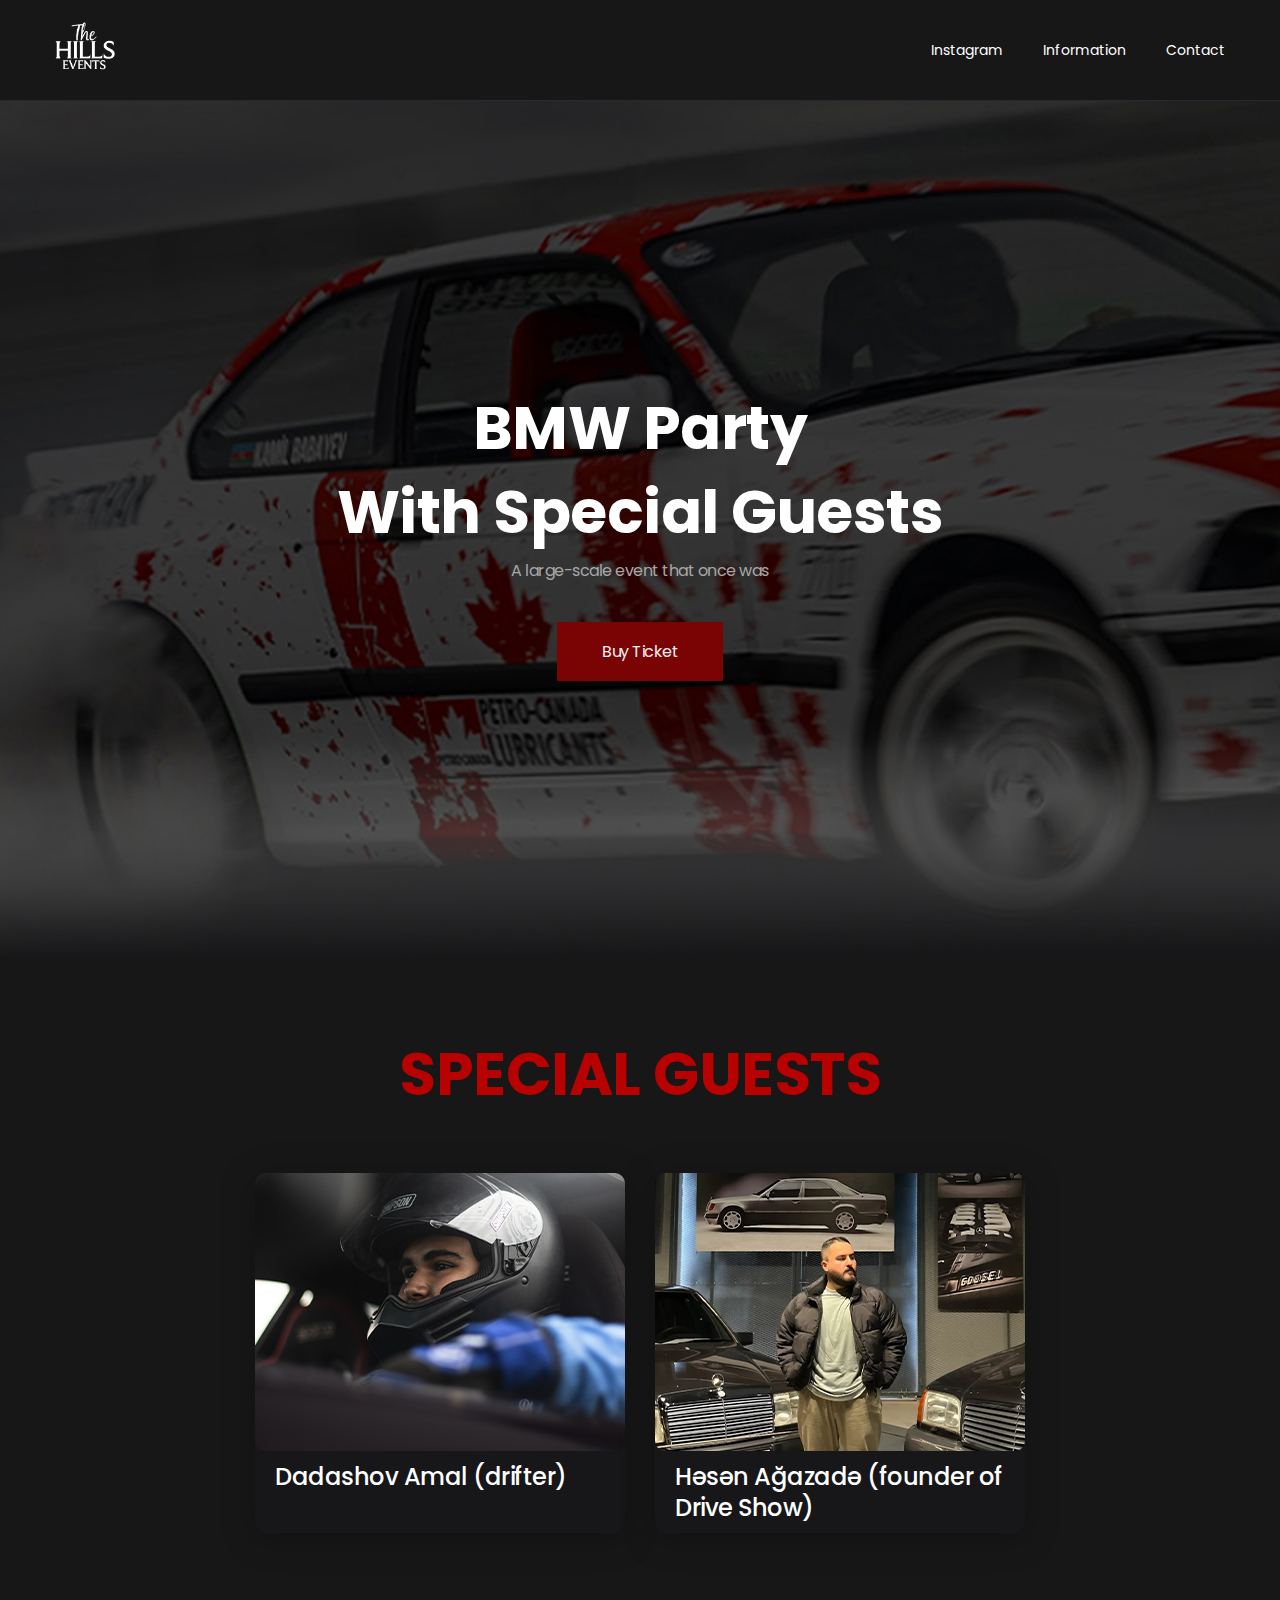
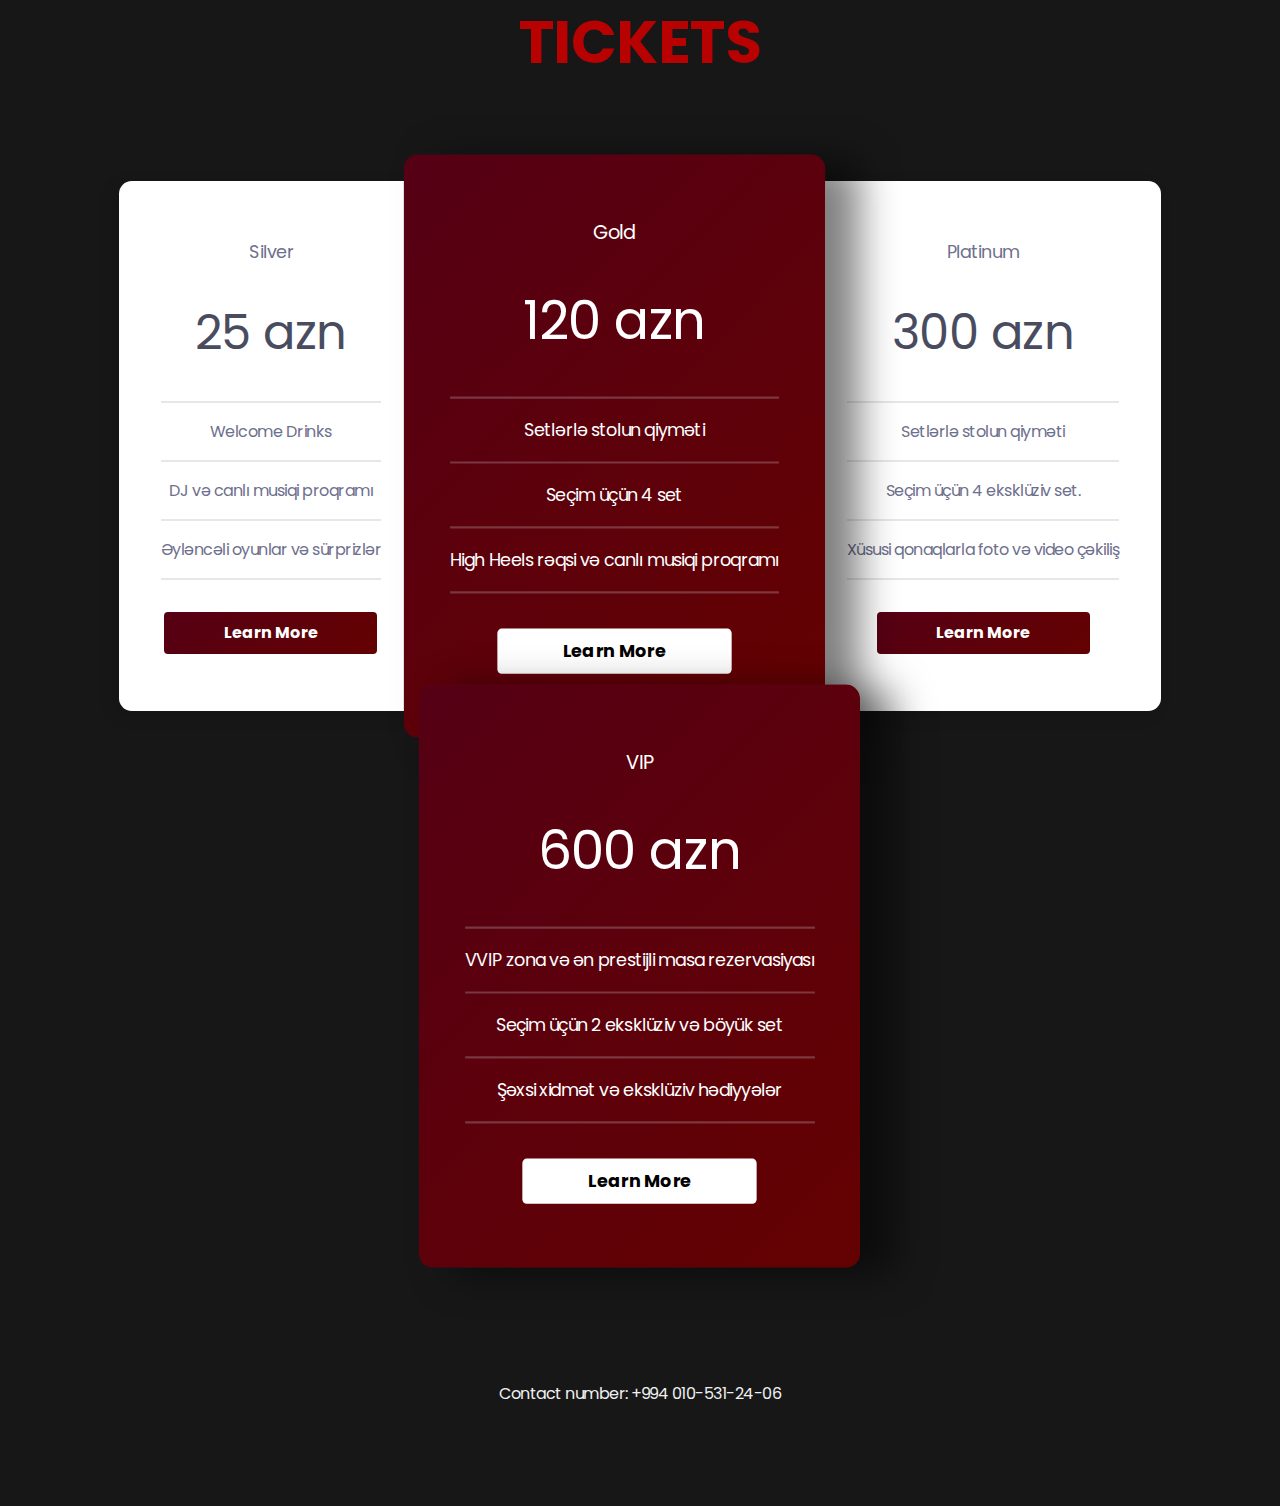
==== index.html @ b3e6f2d2 "Update index.html" ====
<!DOCTYPE html>
<html lang="en">
<head>
    <meta charset="UTF-8">
    <meta name="viewport" content="width=device-width, initial-scale=1.0">
    <title>The Hills Events</title>
    <link rel="stylesheet" href="css/main.css">
    <link rel="stylesheet" href="css/media.css">
    <link rel="shortcut icon" href="image/logo1.png">
</head>
<body>
   <nav class="nav">
    <div class="container">
        <div class="naw-row">
            <a href="#" class="logo"><img src="image/logo1.png" alt=""></a>
            <ul class="nav-list">

                    <li class="nav-list__item"><a href="https://www.instagram.com/thehillsevents.az/" class="nav-list__link">Instagram</a></li>
                    <li class="nav-list__item"><a href="#tickets" class="nav-list__link">Information</a></li>
                    <li class="nav-list__item"><a href="#footer" class="nav-list__link">Contact</a></li>
                

            </ul>
        </div>

    </div>
   </nav>

   <header class="header">
    <div class="container">
        
        <div class="header__wrapper">
            
                <h1 class="header__title">
                 <strong>BMW Party</strong> <br>
                  With Special Guests
                
                </h1>

             <div class="header__text">
                <p> A large-scale event that once was </p>
             </div>
             <a href="https://docs.google.com/forms/d/e/1FAIpQLSd80d1ewkA7v9DrXpWoKmf9rAFUWfQ14mzjwhC4lqTY2OVDpg/viewform?usp=header" target="_blank" class="btn">
                Buy Ticket
                <i class="ri-arrow-right-s-line"></i>
            </a>
            </div>
        
    </div>
   </header>

   <main class="section">
    <div class="container">
        <h2 class="title-1">SPECIAL GUESTS</h2>
        <ul class="guests">
            <li class="guest">
                <img src="image/Amal.jpg" alt="" class="guest__image">
                <h3 class="guest__title">Dadashov Amal (drifter)</h3>
            </li>
            <li class="guest">
                <img src="image/Hesen.jpg" alt="" class="guest__image">
                <h3 class="guest__title">Həsən Ağazadə (founder of Drive Show)</h3>
            </li>
        </ul>
    </div>
   </main>



   <h2 class="title-2" id="tickets" >TICKETS</h2>
   <div class="cards">
    <div class="card shadow">
      <ul class="ul">
        <li class="pack">Silver</li>
        <li id="basic" class="price bottom-bar">25 azn</li>
        <li class="bottom-bar">Welcome Drinks</li>
        <li class="bottom-bar">DJ və canlı musiqi proqramı</li>
        <li class="bottom-bar">Əyləncəli oyunlar və sürprizlər</li>
        <li><a href="silver.html" target="_blank" class="btn__shadow"><button class="btnbuy"> Learn More</button></a></li>
      </ul>
    </div>
    <div class="card active">
      <ul class="ul">
        <li class="pack">Gold</li>
        <li id="professional" class="price bottom-bar">120 azn</li>
        <li class="bottom-bar">Setlərlə stolun qiyməti</li>
        <li class="bottom-bar">Seçim üçün 4 set</li>
        <li class="bottom-bar">High Heels rəqsi və canlı musiqi proqramı</li>
        <li><a href="gold.html" target="_blank" class="btn__active"><button class="btnbuy active-btn">Learn More</button></a></li>
      </ul>
    </div>
    <div class="card shadow">
      <ul class="ul">
        <li class="pack">Platinum</li>
        <li id="master" class="price bottom-bar">300 azn</li>
        <li class="bottom-bar">Setlərlə stolun qiyməti</li>
        <li class="bottom-bar">Seçim üçün 4 eksklüziv set.</li>
        <li class="bottom-bar">Xüsusi qonaqlarla foto və video çəkiliş</li>
        <li><a href="platinum.html" target="_blank" class="btn__shadow"><button class="btnbuy">Learn More</button></a></li>
      </ul>
    </div>
    <div class="card active">
      <ul class="ul">
        <li class="pack">VIP</li>
        <li id="professional" class="price bottom-bar">600 azn</li>
        <li class="bottom-bar">VVIP zona və ən prestijli masa rezervasiyası</li>
        <li class="bottom-bar">Seçim üçün 2 eksklüziv və böyük set</li>
        <li class="bottom-bar">Şəxsi xidmət və eksklüziv hədiyyələr</li>
        <li><a href="vip.html" target="_blank" class="btn__active"><button class="btnbuy active-btn">Learn More</button></a></li>
      </ul>
    </div>
    
  </div>
  
  
  <footer class="footer" id="footer">
    <div class="container">
        <div class="footer__wrapper">
            <div class="copiright">
                <p>Contact number: +994 010-531-24-06</p>
            </div>
        </div>
    </div>
   </footer>
</body>
</html>
---- css/main.css ----
@import "./reset.css";
@import url('https://fonts.googleapis.com/css2?family=Poppins:wght@400;500;700&display=swap');



:root {
    --black: #171718;
    --black-border: #171719;
    --white: #fff;
    --purple: #5C62EC;
    --bg-color:  #000000;
   --text-color: #ffffff;
   --main-color: #f0f0f0;
   --other-color: #ffc633;
   --second-color: #a7a7a7;
   --red-color: #7a0303;
   --red-light: #b80202;

   --h1-font: 5.5rem;
   --h2-font: 3.5rem;
   --p-fonts: 1rem;

    --dark-bg: var(--black);
    --dark-border: var(--black-border);
    --header-text: var(--white);
    --accent: var(--purple);
}
   html, body {
    font-family: "Poppins", sans-serif;
    letter-spacing: -0.5px;
    background-color: var(--dark-bg);
   }


   .container{
    margin: 0 auto;
    padding: 0 15px;
    max-width: 1200px;
    
   } 

   /* NAV */

  .nav {
    padding: 20px 0;
    border-bottom: 1px solid #26292D;
    background-color: var(--dark-bg);
    color: white;
    letter-spacing: normal;
  } 

  .naw-row{
    display: flex;
    justify-content: space-between;
    align-items: center;
    column-gap: 30px;
    row-gap: 20px;
    flex-wrap: wrap;
  }

  .logo{
   width: 60px;
   height: 60px;
  }

  .nav-list {
    display: flex;
    flex-wrap: wrap;
    align-items: center;
    column-gap: 40px;
    font-size: 14px;
    font-family: "Poppins", serif;
  }
  
  .nav-list__link{
    color: white;
  }

  /* HEADER */

  .header {
    min-height: 864px;
    background-color: var(--black);
   background-image: url("./../image/car1.jpg");
   background-size: cover;
   background-position: center center;
   color: var(--white);
   display: flex;
   justify-content: center;
   align-items: center;
   text-align: center;
   
  }


 

  .header__title{
    font-size: 60px;
    font-weight: 700;
    line-height: 1.4;
  }

  .header__title strong{
    font-style: 60px;
    font-weight: 700;
  }

  .header__text p{
      color: var(--second-color);
      margin-bottom: 35px;
      line-height: 33px;
      font-weight: 400;

  }

  .btn{
    display: inline-block;
    padding: 14px 42px;
    background: var(--red-color);
    color: var(--main-color);
    border: 3px solid transparent;
 }
 
 .btn:hover{
    background: transparent;
    border: 3px solid var(--red-color);
    color: var(--text-color);
 }


   /* GENERAL */

 .section{
   padding: 70px 0;
    background-color: var(--dark-bg);
 }



  .title-1{
  margin-bottom: 60px;
  font-size: 60px;
  font-weight: 700;
  line-height: 1.3;
  color: var(--red-light);
  text-align: center;
  }


   /* SPECIAL GUESTS */

   .guests{
    display: flex;
    justify-content: center;
    flex-wrap: wrap;
    column-gap: 30px;
    row-gap: 30px;
   }

   .guest{
    max-width: 370px;
    background-color: var(--black-border);
    box-shadow: 0px 5px 35px rgba(0, 0, 0, 0.25);
    border-radius: 10px;
   }

   .guest__image{
    border-radius: 10px;
   }

   .guest__title{
      padding: 10px 20px 10px;
      font-weight: 500;
      font-size: 24px;
      line-height: 1.3;
      color: white;
   }

   span {
    color: white;
    line-height: 33px;
    font-weight: 300;
   }

   /* FOOTER*/

  
   .footer {
    padding: 120px 0 50px;
    color: var(--main-color);
   }

   .footer__wrapper {
    display: flex;
    flex-direction: column;
    align-items: center;
   }

   @media (max-width: 620px) {
    .header{
      min-height: unset;
    }

    .header__title {
      padding: 25px 0 0;
      font-size: 30px;
    }

    .header__title strong{
      font-size: 40px;
    }

    .header__text {
      font-size: 15px;
    }

    .btn{
      margin-bottom: 25px;
      border: 2px solid transparent;
   }

   .section {
    padding: 40px 0;
   }

   .container{
    size: 200px;
   }
   .title-1{
    font-size: 30px;
   }

   .guest__title {
    font-size: 20px;
   }
   
   }

    /* CARDS*/ 


   @media (max-width: 400px) {
    .header__title {
      font-size: 20px;
    }

    .header__title strong{
      font-size: 30px;
    }

    .header__text {
      font-size: 15px;
    }

    .btn{
      margin-bottom: 25px;
      padding: 8px 30px;
      border: 2px solid transparent;
   }

   .section {
    padding: 40px 0;
   }
   .title-1{
    font-size: 30px;
   }

   .guest__title {
    font-size: 20px;
   }

   }

   

   .toggle {
    margin-top: 2rem;
    color: hsl(234, 14%, 74%);
    display: flex;
    align-items: center;
  }
  .toggle-btn {
    margin: 0 1rem;
  }
  .checkbox {
    display: none;
  }
  
  .sub {
    background: linear-gradient(
      135deg,
      rgba(163, 168, 240, 1) 0%,
      rgba(105, 111, 221, 1) 100%
    );
    display: flex;
    justify-content: flex-start;
    align-items: center;
    /* height: 25px;
    width: 50px; */
    height: 1.6rem;
    width: 3.3rem;
    border-radius: 1.6rem;
    padding: 0.3rem;
  }
  .circle {
    background-color: #fff;
    height: 1.4rem;
    width: 1.4rem;
    border-radius: 50%;
  }
  .checkbox:checked + .sub {
    justify-content: flex-end;
  }
  
  .cards {
    padding: 40px 0;
    display: flex;
    justify-content: center;
    align-items: center;
    flex-wrap: wrap;
  }
  
  .card {
    background: #fff;
    color: hsl(233, 13%, 49%);
    border-radius: 0.8rem;
  }
  
  .cards .card.active {
    background: linear-gradient(
      135deg,
      rgb(85, 0, 21) 0%,
      rgb(100, 1, 1) 100%
    );
    box-shadow: 30px 5px 35px rgba(0, 0, 0, 0.5);
    color: #fff;
    display: flex;
    align-items: center;
    transform: scale(1.1);
    z-index: 1;
   
  }
  .ul {
    margin: 2.6rem;
    display: flex;
    flex-direction: column;
    align-items: center;
    justify-content: space-around;
  }
  .ul li {
    list-style-type: none;
    display: flex;
    justify-content: center;
    width: 100%;
    padding: 1rem 0;
  }
  ul li.price {
    font-size: 3rem;
    color: hsl(232, 13%, 33%);
    padding-bottom: 2rem;
  }
  .shadow {
    box-shadow: -5px 5px 15px 1px rgba(0, 0, 0, 0.1);
  }
  
  .card.active .price {
    color: #fff;
  }
  
  .btnbuy {
    margin-top: 1rem;
    height: 2.6rem;
    width: 13.3rem;
    display: flex;
    justify-content: center;
    align-items: center;
    border-radius: 4px;
    background: linear-gradient(
      135deg,
      rgb(85, 0, 21) 0%,
      rgb(100, 1, 1) 100%
    );
    color: #fff;
    outline: none;
    border: 0;
    font-weight: bold;
  }
  .active-btn {
    background: #fff;
    color: hsl(0, 0%, 0%);
  }
  .bottom-bar {
    border-bottom: 2px solid hsla(240, 8%, 85%, 0.582);
  }
  .card.active .bottom-bar {
    border-bottom: 2px solid hsla(240, 8%, 85%, 0.253);
  }
  .pack {
    font-size: 1.1rem;
  }
  
  @media (max-width: 280px) {
    ul {
      margin: 1rem;
    }
    h1 {
      font-size: 1.2rem;
    }
    .toggle {
      display: flex;
      flex-direction: column;
      justify-content: space-around;
      align-items: center;
      height: 80px;
    }
    .cards {
      margin: 0;
      display: flex;
      flex-direction: column;
    }
  
    .card {
      transform: scale(0.8);
      margin-bottom: 1rem;
    }
    .cards .card.active {
      transform: scale(0.8);
    }
  }
  
  @media (min-width: 280px) and (max-width: 320px) {
    ul {
      margin: 20px;
    }
    .cards {
      display: flex;
      flex-direction: column;
    }
    .card {
      margin-bottom: 1rem;
    }
    .cards .card.active {
      transform: scale(1);
    }
  }
  
  @media (min-width: 320px) and (max-width: 414px) {
    .cards {
      display: flex;
      flex-direction: column;
    }
    .card {
      margin-bottom: 1rem;
    }
    .cards .card.active {
      transform: scale(1);
    }
  }
  @media (min-width: 414px) and (max-width: 768px) {
    .card {
      margin-bottom: 1rem;
      
    }
    .cards .card.active {
      transform: scale(1);
    }
  }
  @media (min-width: 768px) and (max-width: 1046px) {
    .cards {
      display: flex;
    }
    .card {
      margin-bottom: 1rem;
      
    }
    .cards .card.active {
      transform: scale(1);
    }
  }
  
  .footer {
    display: flex;
    justify-content: center;
    align-items: center;
    padding: 100px 0;
  }
  
  .title-2 {
    margin-bottom: 60px;
    font-size: 60px;
    font-weight: 700;
    line-height: 1.3;
    color: var(--red-light);
    text-align: center;
     }
  


     /* SILVER PAGE */ 
     .btn__active {
      color: black;
     }

     .btn__shadow {
      color: white;
     }

     .title-3 {
      margin-bottom: 60px;
      margin-top: 30px;
      font-size: 60px;
      font-weight: 700;
      line-height: 1.3;
      color: var(--red-light);
      padding-left: 100px;
       }

     .silver__home {
      min-height: 960px;
      background-color: var(--black);
      background-image: url("./../image/bg.jpg");
      background-size: cover;
      background-position: center center;
      position: relative;
      padding-left: 25px;
      justify-content: flex-start;
      color: var(--red-light);
     }

     .silver__text {
      font-size: 30px;
      font-weight: 600;
      color: white;
      font-family: "Poppins", serif;
     }

     .title-4 {
      font-size: 60px;
      margin-bottom: 40px;
      padding: 40px 0 0 0;
      font-weight: 700;
      line-height: 1.3;
      color: var(--red-light);
     }

     .silver__footer{
      color: var(--red-light);
      font-size: 20px;
      margin-top: 50px;
      font-weight: 600;
      line-height: 1.3;
      display: flex;
      flex-direction: column;
      align-items: center;
     }


     .gold__home {
      min-height: 960px;
      background-color: var(--black);
      background-image: url("./../image/bg.jpg");
      background-size: cover;
      background-position: center center;
      position: relative;
      padding-left: 25px;
      justify-content: flex-start;
      color: var(--red-light);
     }

     .gold__footer{
      color: var(--red-light);
      font-size: 20px;
      margin-top: 50px;
      font-weight: 600;
      line-height: 1.3;
      display: flex;
      flex-direction: column;
      align-items: center;
     }

     .title-5 {
      font-size: 40px;
      margin-bottom: 10px;
      padding: 40px 0 0 0;
      font-weight: 700;
      line-height: 1.3;
      color: var(--red-light);
     }

     .gold__text {
      font-size: 25px;
      font-weight: 600;
      color: white;
      font-family: "Poppins", serif;
     }
---- css/media.css ----
/* .poppins-regular {
    font-family: "Poppins", serif;
    font-weight: 400;
    font-style: normal;
  }
  
  .poppins-medium {
    font-family: "Poppins", serif;
    font-weight: 500;
    font-style: normal;
  }
  
  .poppins-bold {
    font-family: "Poppins", serif;
    font-weight: 700;
    font-style: normal;
}

    .dm-sans-<uniquifier> {
  font-family: "DM Sans", serif;
  font-optical-sizing: auto;
  font-weight: 400;
  font-style: normal;
}

.dm-sans-<uniquifier> {
  font-family: "DM Sans", serif;
  font-optical-sizing: auto;
  font-weight: 500;
  font-style: normal;
}

.dm-sans-<uniquifier> {
  font-family: "DM Sans", serif;
  font-optical-sizing: auto;
  font-weight: 700;
  font-style: normal;
}
   */
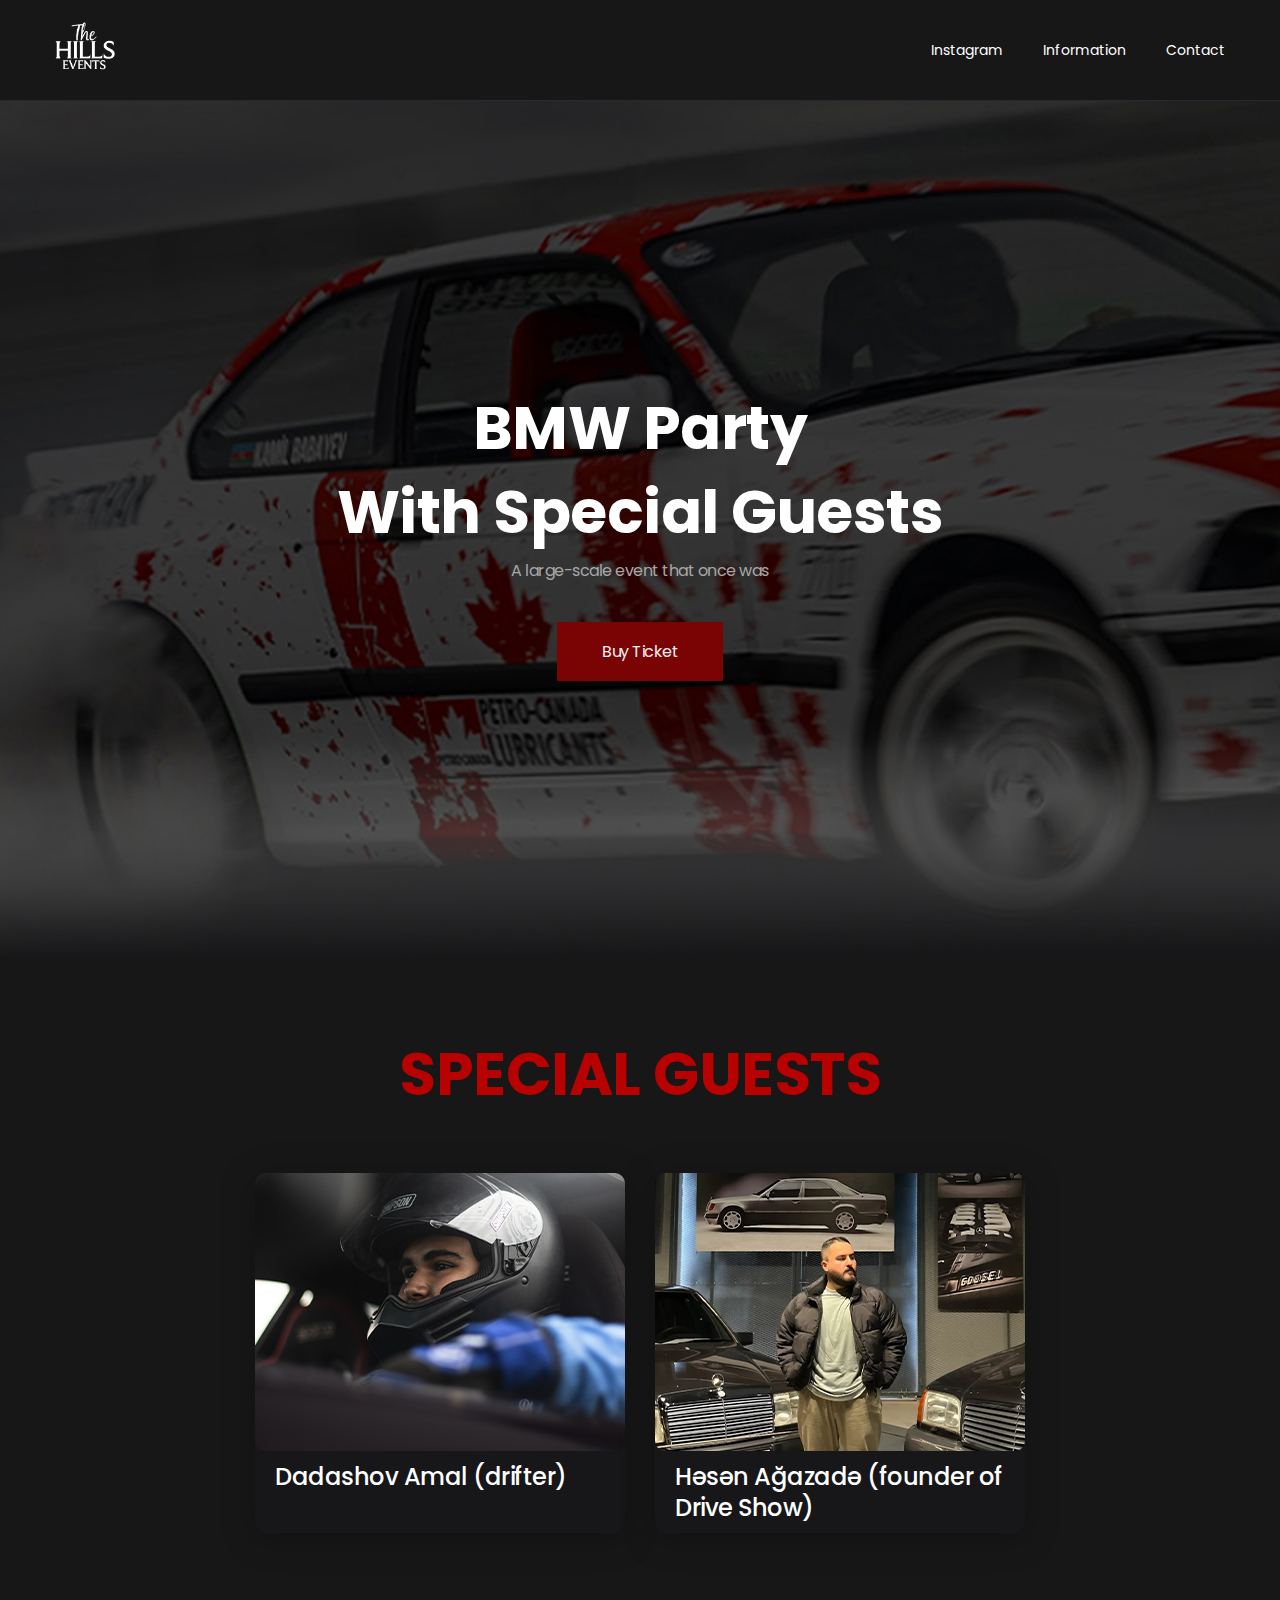
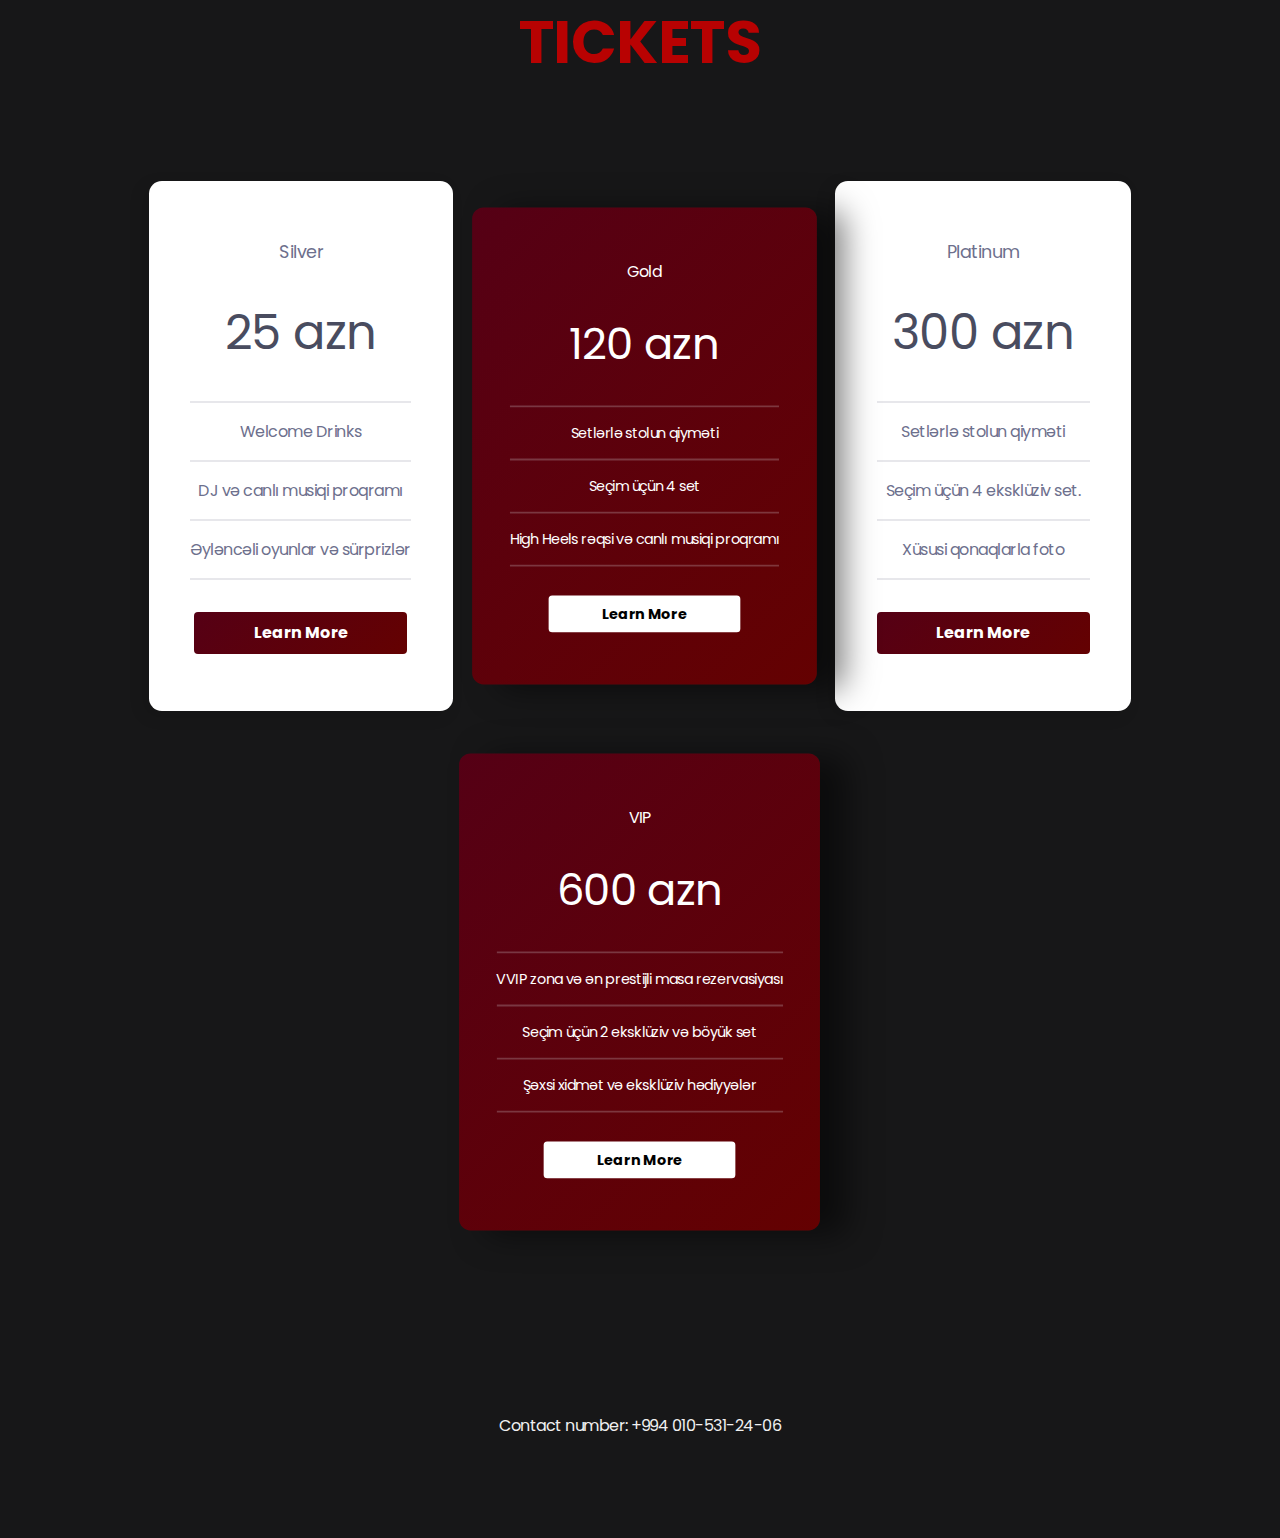
==== commit 3cd8b78e: "Update index.html" ====
--- a/index.html
+++ b/index.html
@@ -95,7 +95,7 @@
         <li id="master" class="price bottom-bar">300 azn</li>
         <li class="bottom-bar">Setlərlə stolun qiyməti</li>
         <li class="bottom-bar">Seçim üçün 4 eksklüziv set.</li>
-        <li class="bottom-bar">Xüsusi qonaqlarla foto və video çəkiliş</li>
+        <li class="bottom-bar">Xüsusi qonaqlarla foto</li>
         <li><a href="platinum.html" target="_blank" class="btn__shadow"><button class="btnbuy">Learn More</button></a></li>
       </ul>
     </div>
--- a/css/main.css
+++ b/css/main.css
@@ -234,7 +234,11 @@
    .guest__title {
     font-size: 20px;
    }
-   
+       
+    .guest {
+    transform: scale(0.9)
+   }
+       
    }
 
     /* CARDS*/ 
@@ -421,11 +425,11 @@
     }
   
     .card {
-      transform: scale(0.8);
+      transform: scale(0.9);
       margin-bottom: 1rem;
     }
     .cards .card.active {
-      transform: scale(0.8);
+      transform: scale(0.9);
     }
   }
   
@@ -441,7 +445,7 @@
       margin-bottom: 1rem;
     }
     .cards .card.active {
-      transform: scale(1);
+      transform: scale(0.9);
     }
   }
   
@@ -454,7 +458,7 @@
       margin-bottom: 1rem;
     }
     .cards .card.active {
-      transform: scale(1);
+      transform: scale(0.9);
     }
   }
   @media (min-width: 414px) and (max-width: 768px) {
@@ -463,7 +467,7 @@
       
     }
     .cards .card.active {
-      transform: scale(1);
+      transform: scale(0.9);
     }
   }
   @media (min-width: 768px) and (max-width: 1046px) {
@@ -475,7 +479,33 @@
       
     }
     .cards .card.active {
-      transform: scale(1);
+      transform: scale(0.9);
+    }
+  }
+
+@media (min-width: 1046px) and (max-width: 1302px) {
+    .cards {
+      display: flex;
+    }
+    .card {
+      margin-bottom: 1rem;
+      
+    }
+    .cards .card.active {
+      transform: scale(0.9);
+    }
+  }
+
+@media (min-width: 1302px) and (max-width: 1367px) {
+    .cards {
+      display: flex;
+    }
+    .card {
+      margin-bottom: 1rem;
+      
+    }
+    .cards .card.active {
+      transform: scale(0.9);
     }
   }
   
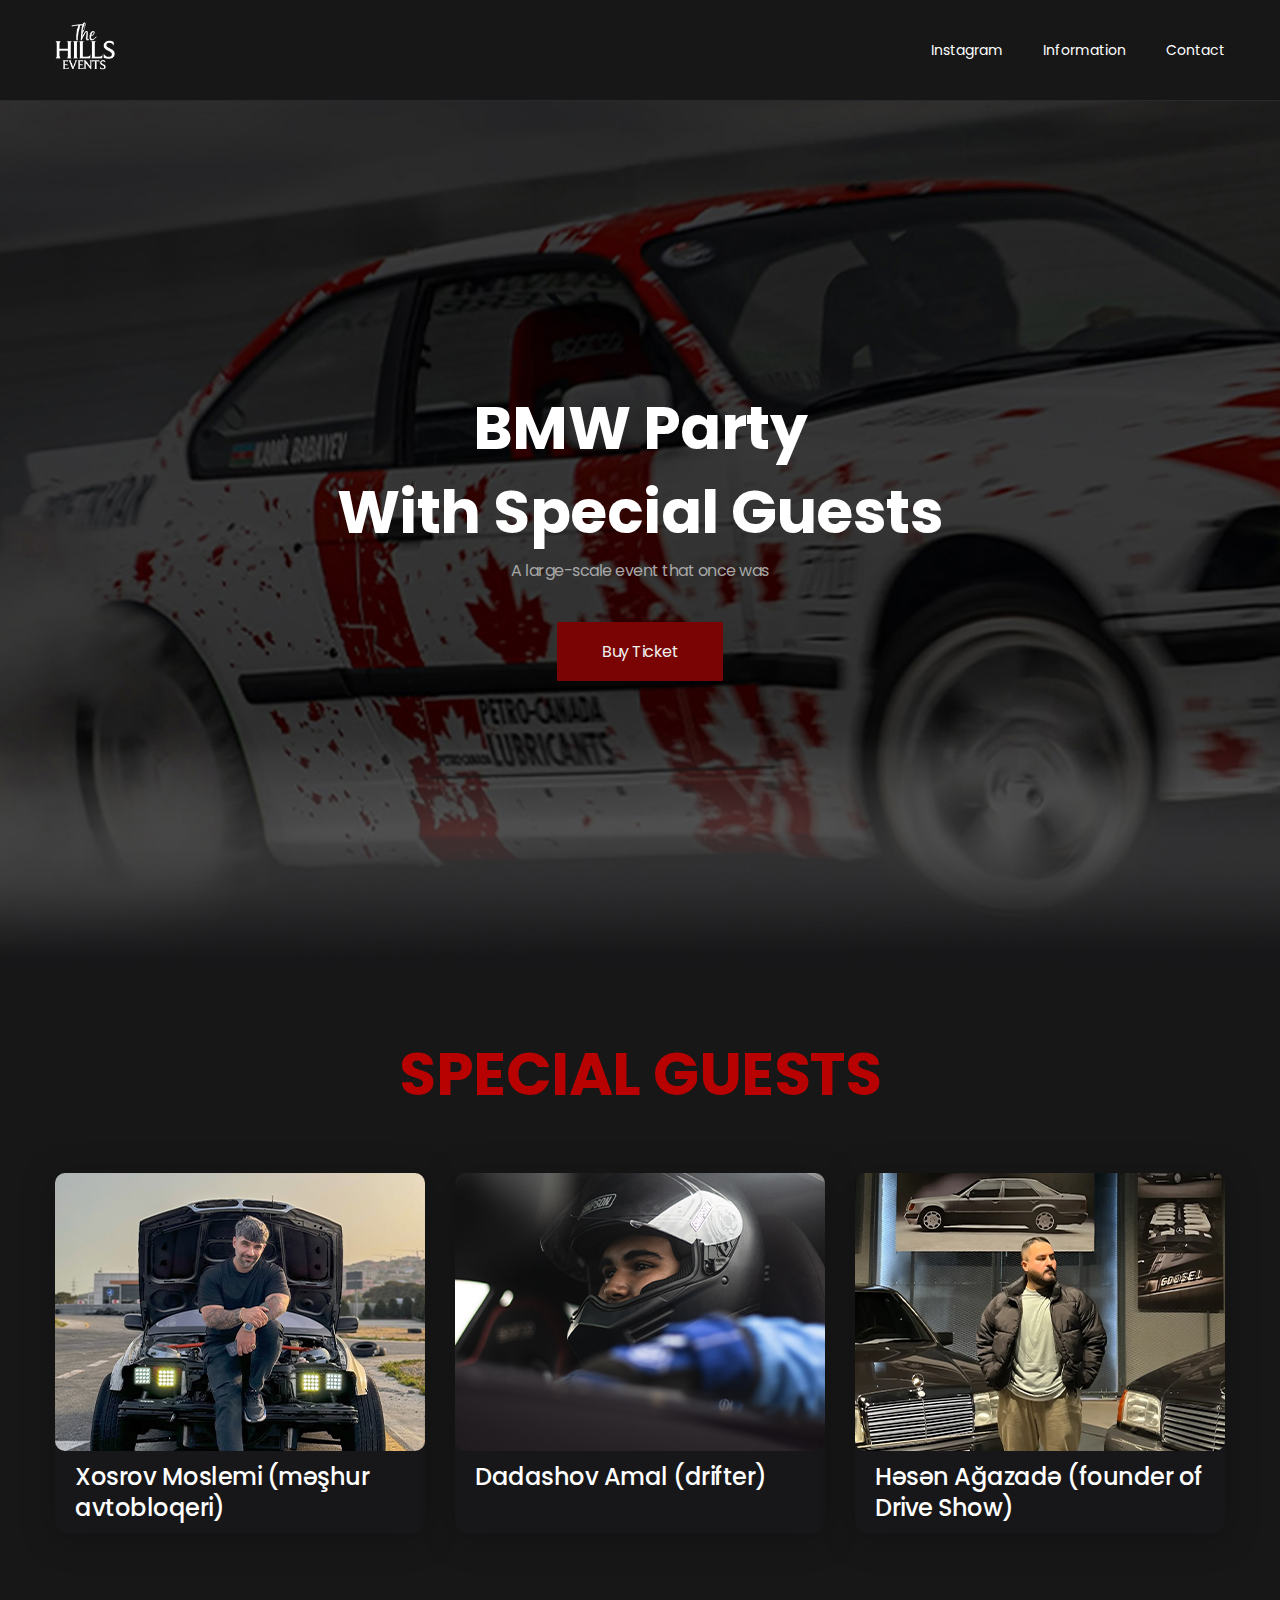
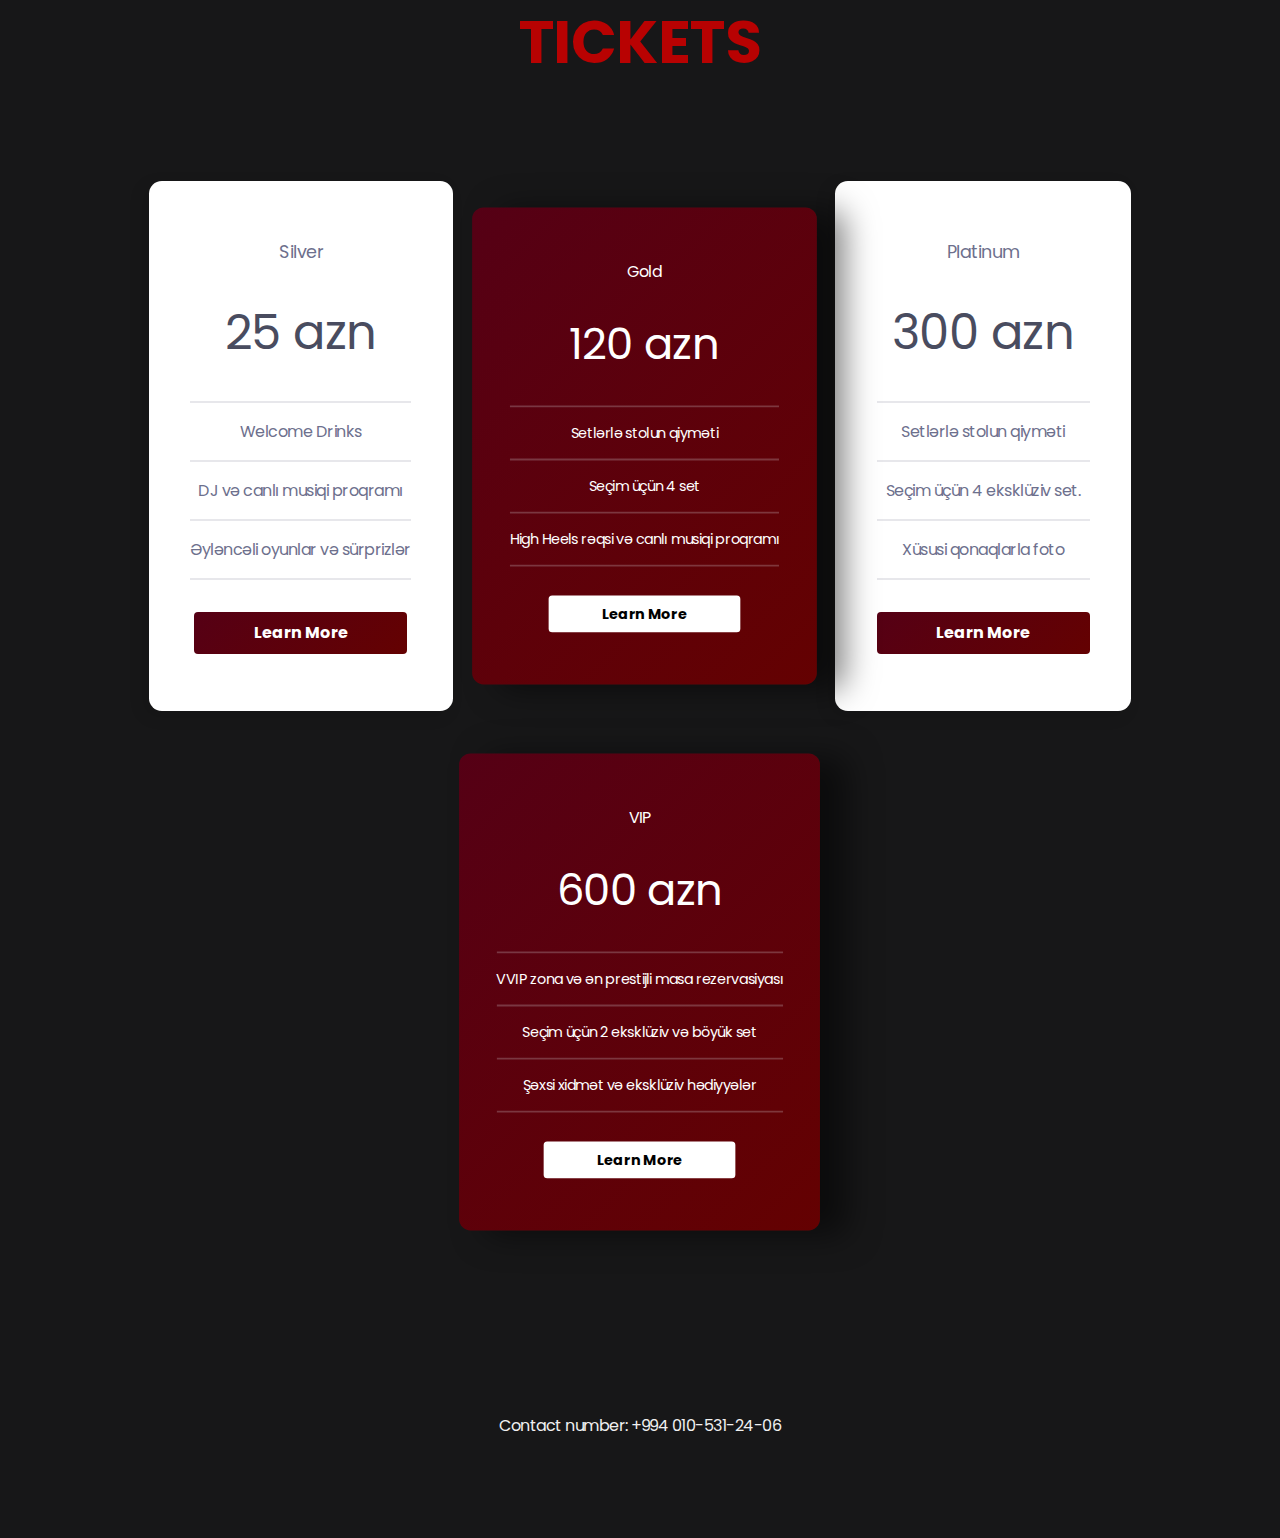
==== commit 2cddfa38: "Update index.html" ====
--- a/index.html
+++ b/index.html
@@ -53,6 +53,10 @@
     <div class="container">
         <h2 class="title-1">SPECIAL GUESTS</h2>
         <ul class="guests">
+            <li class="guest">
+              <img src="image/xosrov.jpg" alt="" class="guest__image">
+              <h3 class="guest__title">Xosrov Moslemi (məşhur avtobloqeri)</h3>
+          </li>
             <li class="guest">
                 <img src="image/Amal.jpg" alt="" class="guest__image">
                 <h3 class="guest__title">Dadashov Amal (drifter)</h3>
--- a/css/main.css
+++ b/css/main.css
@@ -121,12 +121,6 @@
     color: var(--main-color);
     border: 3px solid transparent;
  }
- 
- .btn:hover{
-    background: transparent;
-    border: 3px solid var(--red-color);
-    color: var(--text-color);
- }
 
 
    /* GENERAL */
@@ -624,3 +618,8 @@
       color: white;
       font-family: "Poppins", serif;
      }
+
+    .logo__ticket {
+      margin-top: 20px;
+      height: 70px;
+     }
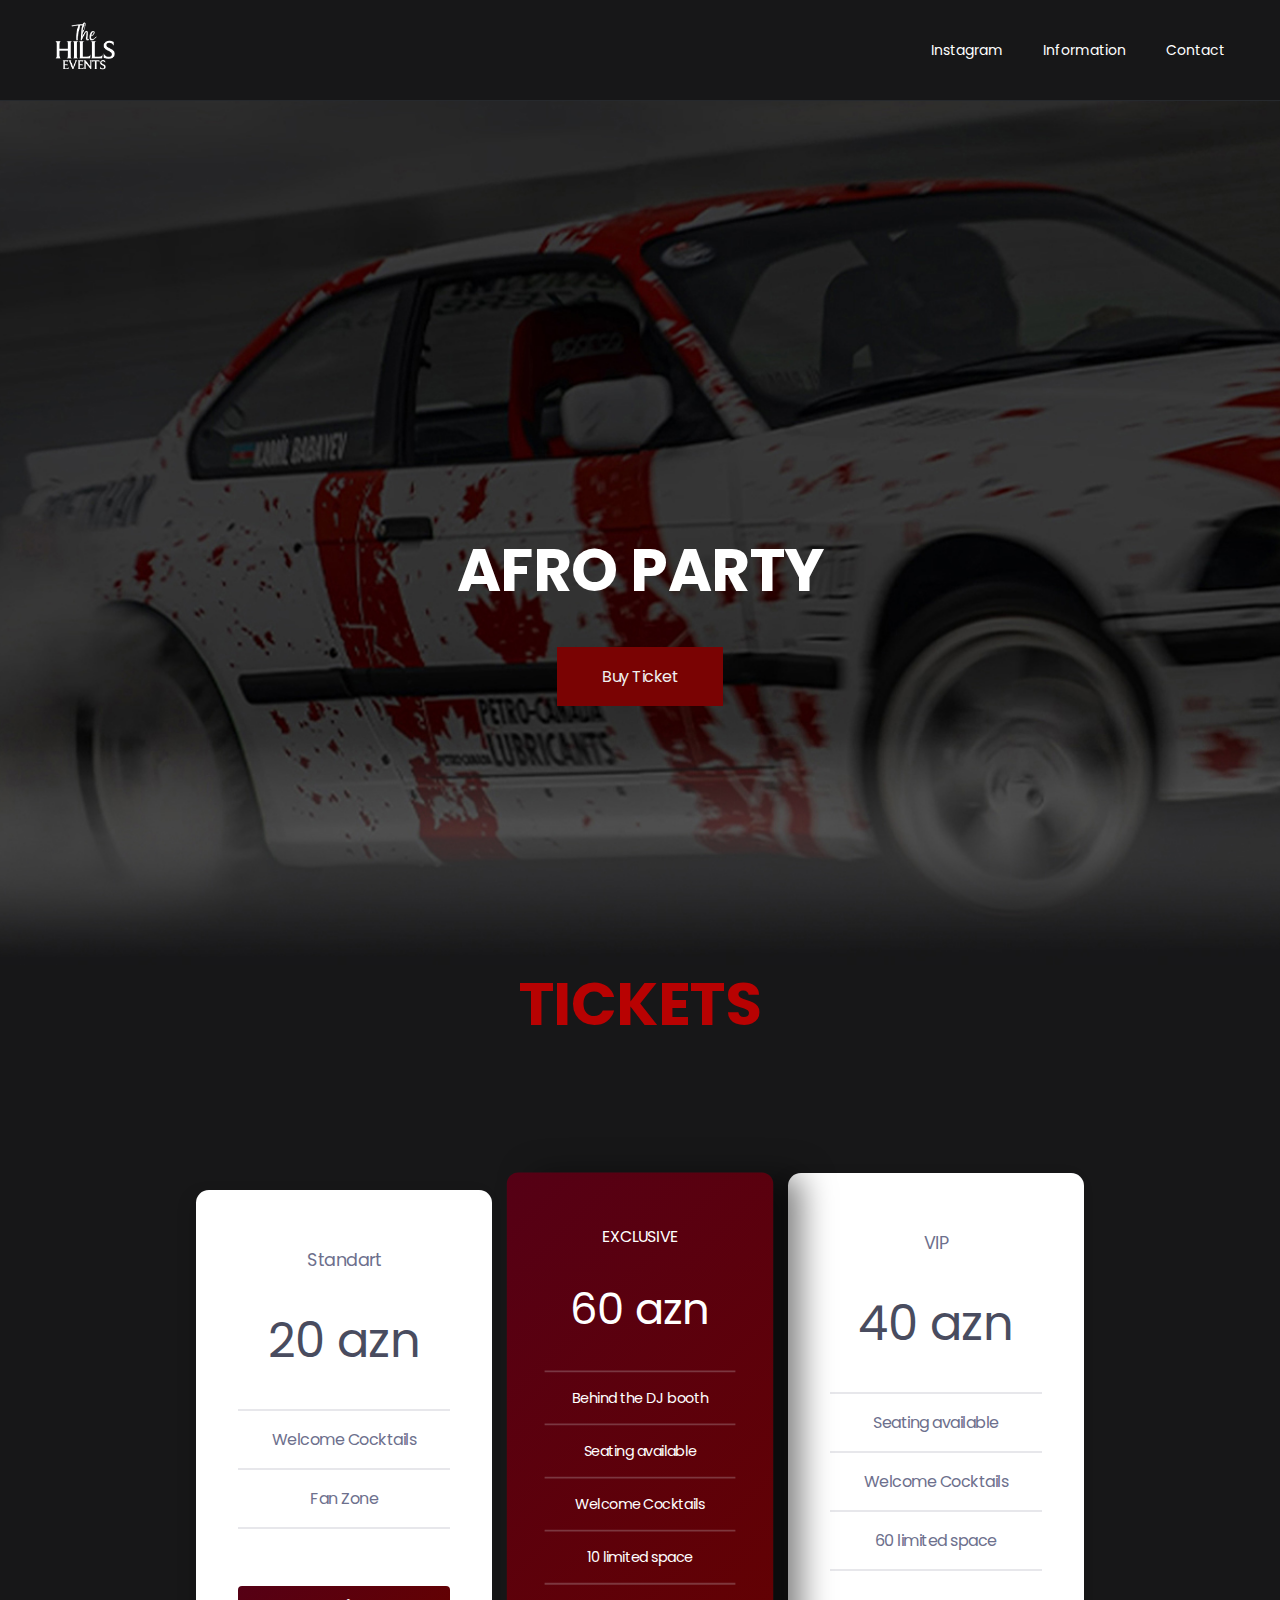
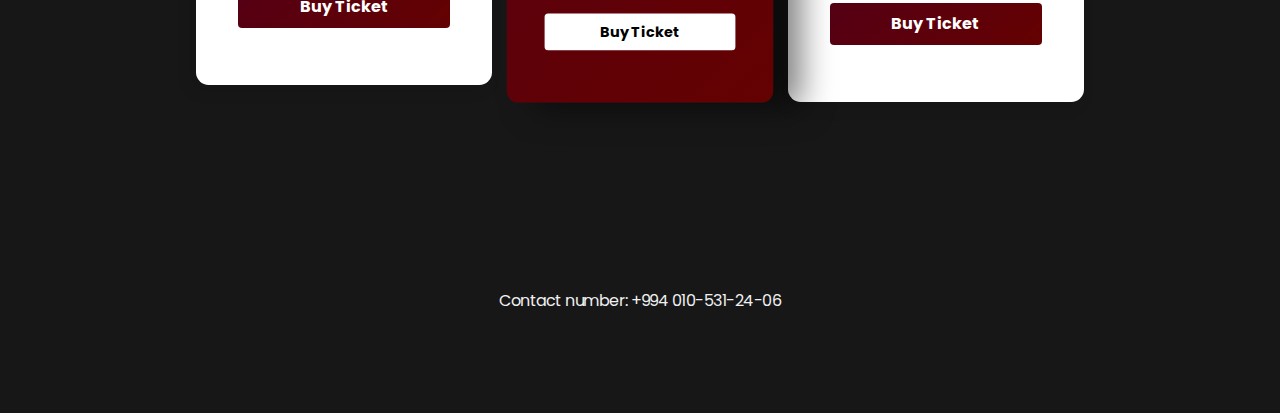
==== commit a40d2bf0: "Update index.html" ====
--- a/index.html
+++ b/index.html
@@ -32,15 +32,17 @@
         <div class="header__wrapper">
             
                 <h1 class="header__title">
-                 <strong>BMW Party</strong> <br>
-                  With Special Guests
+                  <br>
+                  <br>
+                  AFRO PARTY
                 
                 </h1>
+                
 
              <div class="header__text">
-                <p> A large-scale event that once was </p>
+                <p>  </p>
              </div>
-             <a href="https://docs.google.com/forms/d/e/1FAIpQLSd80d1ewkA7v9DrXpWoKmf9rAFUWfQ14mzjwhC4lqTY2OVDpg/viewform?usp=header" target="_blank" class="btn">
+             <a href="https://t.me/TheHillsEvents_bot" target="_blank" class="btn">
                 Buy Ticket
                 <i class="ri-arrow-right-s-line"></i>
             </a>
@@ -49,25 +51,7 @@
     </div>
    </header>
 
-   <main class="section">
-    <div class="container">
-        <h2 class="title-1">SPECIAL GUESTS</h2>
-        <ul class="guests">
-            <li class="guest">
-              <img src="image/xosrov.jpg" alt="" class="guest__image">
-              <h3 class="guest__title">Xosrov Moslemi (məşhur avtobloqeri)</h3>
-          </li>
-            <li class="guest">
-                <img src="image/Amal.jpg" alt="" class="guest__image">
-                <h3 class="guest__title">Dadashov Amal (drifter)</h3>
-            </li>
-            <li class="guest">
-                <img src="image/Hesen.jpg" alt="" class="guest__image">
-                <h3 class="guest__title">Həsən Ağazadə (founder of Drive Show)</h3>
-            </li>
-        </ul>
-    </div>
-   </main>
+  
 
 
 
@@ -75,44 +59,37 @@
    <div class="cards">
     <div class="card shadow">
       <ul class="ul">
-        <li class="pack">Silver</li>
-        <li id="basic" class="price bottom-bar">25 azn</li>
-        <li class="bottom-bar">Welcome Drinks</li>
-        <li class="bottom-bar">DJ və canlı musiqi proqramı</li>
-        <li class="bottom-bar">Əyləncəli oyunlar və sürprizlər</li>
-        <li><a href="silver.html" target="_blank" class="btn__shadow"><button class="btnbuy"> Learn More</button></a></li>
+        <li class="pack">Standart</li>
+        <li id="basic" class="price bottom-bar">20 azn</li>
+        <li class="bottom-bar">Welcome Cocktails</li>
+        <li class="bottom-bar">Fan Zone</li>
+        <br>
+        <li><a href="https://t.me/TheHillsEvents_bot" target="_blank" class="btn__shadow"><button class="btnbuy">Buy Ticket</button></a></li>
       </ul>
     </div>
     <div class="card active">
       <ul class="ul">
-        <li class="pack">Gold</li>
-        <li id="professional" class="price bottom-bar">120 azn</li>
-        <li class="bottom-bar">Setlərlə stolun qiyməti</li>
-        <li class="bottom-bar">Seçim üçün 4 set</li>
-        <li class="bottom-bar">High Heels rəqsi və canlı musiqi proqramı</li>
-        <li><a href="gold.html" target="_blank" class="btn__active"><button class="btnbuy active-btn">Learn More</button></a></li>
+        <li class="pack">EXCLUSIVE</li>
+        <li id="professional" class="price bottom-bar">60 azn</li>
+        <li class="bottom-bar">Behind the DJ booth</li>
+        <li class="bottom-bar">Seating available</li>
+        <li class="bottom-bar">Welcome Cocktails</li>
+        <li class="bottom-bar">10 limited space </li>
+        <li><a href="https://t.me/TheHillsEvents_bot" target="_blank" class="btn__active"><button class="btnbuy active-btn">Buy Ticket</button></a></li>
       </ul>
     </div>
     <div class="card shadow">
       <ul class="ul">
-        <li class="pack">Platinum</li>
-        <li id="master" class="price bottom-bar">300 azn</li>
-        <li class="bottom-bar">Setlərlə stolun qiyməti</li>
-        <li class="bottom-bar">Seçim üçün 4 eksklüziv set.</li>
-        <li class="bottom-bar">Xüsusi qonaqlarla foto</li>
-        <li><a href="platinum.html" target="_blank" class="btn__shadow"><button class="btnbuy">Learn More</button></a></li>
+        <li class="pack">VIP</li>
+        <li id="master" class="price bottom-bar">40 azn</li>
+        <li class="bottom-bar">Seating available</li>
+        <li class="bottom-bar">Welcome Cocktails</li>
+        <li class="bottom-bar">60 limited space </li>
+        
+        <li><a href="https://t.me/TheHillsEvents_bot" target="_blank" class="btn__shadow"><button class="btnbuy">Buy Ticket</button></a></li>
       </ul>
     </div>
-    <div class="card active">
-      <ul class="ul">
-        <li class="pack">VIP</li>
-        <li id="professional" class="price bottom-bar">600 azn</li>
-        <li class="bottom-bar">VVIP zona və ən prestijli masa rezervasiyası</li>
-        <li class="bottom-bar">Seçim üçün 2 eksklüziv və böyük set</li>
-        <li class="bottom-bar">Şəxsi xidmət və eksklüziv hədiyyələr</li>
-        <li><a href="vip.html" target="_blank" class="btn__active"><button class="btnbuy active-btn">Learn More</button></a></li>
-      </ul>
-    </div>
+   
     
   </div>
   
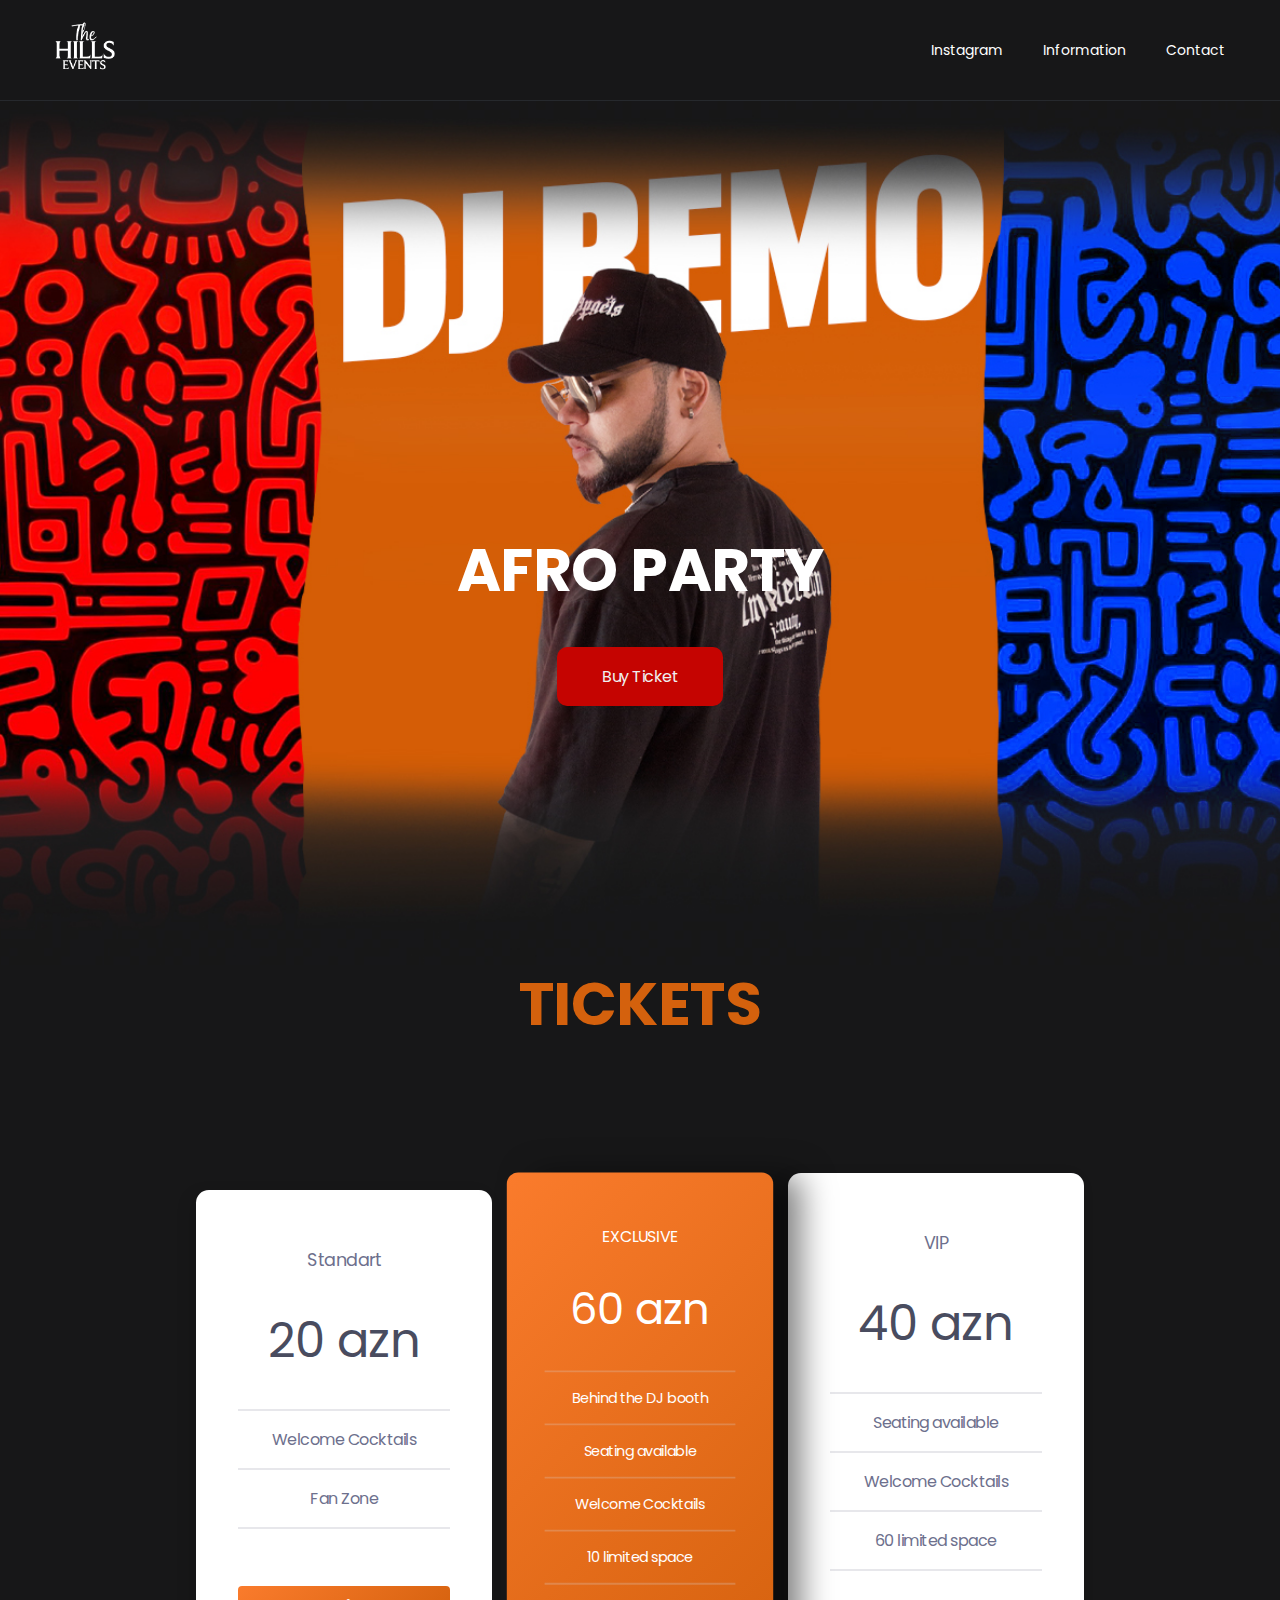
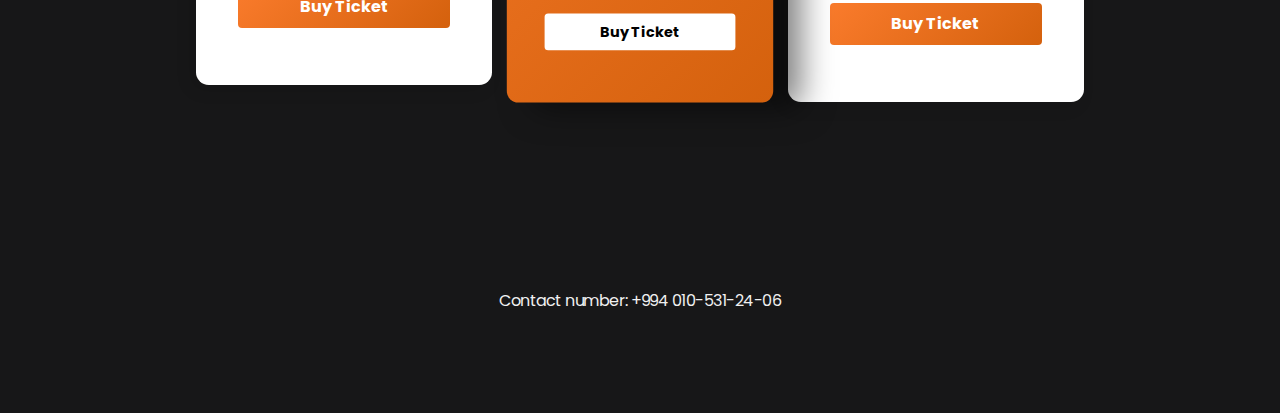
==== commit b782fd3e: "Update index.html" ====
--- a/index.html
+++ b/index.html
@@ -42,7 +42,7 @@
              <div class="header__text">
                 <p>  </p>
              </div>
-             <a href="https://t.me/TheHillsEvents_bot" target="_blank" class="btn">
+             <a href="https://t.me/The_HillsEvents_bot" target="_blank" class="btn">
                 Buy Ticket
                 <i class="ri-arrow-right-s-line"></i>
             </a>
@@ -64,7 +64,7 @@
         <li class="bottom-bar">Welcome Cocktails</li>
         <li class="bottom-bar">Fan Zone</li>
         <br>
-        <li><a href="https://t.me/TheHillsEvents_bot" target="_blank" class="btn__shadow"><button class="btnbuy">Buy Ticket</button></a></li>
+        <li><a href="https://t.me/The_HillsEvents_bot" target="_blank" class="btn__shadow"><button class="btnbuy">Buy Ticket</button></a></li>
       </ul>
     </div>
     <div class="card active">
@@ -75,7 +75,7 @@
         <li class="bottom-bar">Seating available</li>
         <li class="bottom-bar">Welcome Cocktails</li>
         <li class="bottom-bar">10 limited space </li>
-        <li><a href="https://t.me/TheHillsEvents_bot" target="_blank" class="btn__active"><button class="btnbuy active-btn">Buy Ticket</button></a></li>
+        <li><a href="https://t.me/The_HillsEvents_bot" target="_blank" class="btn__active"><button class="btnbuy active-btn">Buy Ticket</button></a></li>
       </ul>
     </div>
     <div class="card shadow">
@@ -86,7 +86,7 @@
         <li class="bottom-bar">Welcome Cocktails</li>
         <li class="bottom-bar">60 limited space </li>
         
-        <li><a href="https://t.me/TheHillsEvents_bot" target="_blank" class="btn__shadow"><button class="btnbuy">Buy Ticket</button></a></li>
+        <li><a href="https://t.me/The_HillsEvents_bot" target="_blank" class="btn__shadow"><button class="btnbuy">Buy Ticket</button></a></li>
       </ul>
     </div>
    
--- a/css/main.css
+++ b/css/main.css
@@ -53,7 +53,7 @@
     display: flex;
     justify-content: space-between;
     align-items: center;
-    column-gap: 30px;
+    column-gap: 0px;
     row-gap: 20px;
     flex-wrap: wrap;
   }
@@ -81,7 +81,7 @@
   .header {
     min-height: 864px;
     background-color: var(--black);
-   background-image: url("./../image/car1.jpg");
+   background-image: url("./../image/afro\ website.jpg");
    background-size: cover;
    background-position: center center;
    color: var(--white);
@@ -114,12 +114,16 @@
 
   }
 
+  
+
   .btn{
     display: inline-block;
     padding: 14px 42px;
-    background: var(--red-color);
+    background: #c50401;
     color: var(--main-color);
     border: 3px solid transparent;
+    border-radius: 10px;
+   
  }
 
 
@@ -144,32 +148,7 @@
 
    /* SPECIAL GUESTS */
 
-   .guests{
-    display: flex;
-    justify-content: center;
-    flex-wrap: wrap;
-    column-gap: 30px;
-    row-gap: 30px;
-   }
-
-   .guest{
-    max-width: 370px;
-    background-color: var(--black-border);
-    box-shadow: 0px 5px 35px rgba(0, 0, 0, 0.25);
-    border-radius: 10px;
-   }
-
-   .guest__image{
-    border-radius: 10px;
-   }
-
-   .guest__title{
-      padding: 10px 20px 10px;
-      font-weight: 500;
-      font-size: 24px;
-      line-height: 1.3;
-      color: white;
-   }
+   
 
    span {
     color: white;
@@ -225,13 +204,6 @@
     font-size: 30px;
    }
 
-   .guest__title {
-    font-size: 20px;
-   }
-       
-    .guest {
-    transform: scale(0.9)
-   }
        
    }
 
@@ -264,9 +236,7 @@
     font-size: 30px;
    }
 
-   .guest__title {
-    font-size: 20px;
-   }
+  
 
    }
 
@@ -328,8 +298,8 @@
   .cards .card.active {
     background: linear-gradient(
       135deg,
-      rgb(85, 0, 21) 0%,
-      rgb(100, 1, 1) 100%
+      rgb(250, 123, 44) 0%,
+      #d4610d 100%
     );
     box-shadow: 30px 5px 35px rgba(0, 0, 0, 0.5);
     color: #fff;
@@ -376,8 +346,8 @@
     border-radius: 4px;
     background: linear-gradient(
       135deg,
-      rgb(85, 0, 21) 0%,
-      rgb(100, 1, 1) 100%
+      rgb(250, 123, 44) 0%,
+      #d4610d 100%
     );
     color: #fff;
     outline: none;
@@ -449,7 +419,7 @@
       flex-direction: column;
     }
     .card {
-      margin-bottom: 1rem;
+      margin-bottom: 0rem;
     }
     .cards .card.active {
       transform: scale(0.9);
@@ -515,111 +485,7 @@
     font-size: 60px;
     font-weight: 700;
     line-height: 1.3;
-    color: var(--red-light);
+    color: #d4610d;
     text-align: center;
      }
   
-
-
-     /* SILVER PAGE */ 
-     .btn__active {
-      color: black;
-     }
-
-     .btn__shadow {
-      color: white;
-     }
-
-     .title-3 {
-      margin-bottom: 60px;
-      margin-top: 30px;
-      font-size: 60px;
-      font-weight: 700;
-      line-height: 1.3;
-      color: var(--red-light);
-      padding-left: 100px;
-       }
-
-     .silver__home {
-      min-height: 960px;
-      background-color: var(--black);
-      background-image: url("./../image/bg.jpg");
-      background-size: cover;
-      background-position: center center;
-      position: relative;
-      padding-left: 25px;
-      justify-content: flex-start;
-      color: var(--red-light);
-     }
-
-     .silver__text {
-      font-size: 30px;
-      font-weight: 600;
-      color: white;
-      font-family: "Poppins", serif;
-     }
-
-     .title-4 {
-      font-size: 60px;
-      margin-bottom: 40px;
-      padding: 40px 0 0 0;
-      font-weight: 700;
-      line-height: 1.3;
-      color: var(--red-light);
-     }
-
-     .silver__footer{
-      color: var(--red-light);
-      font-size: 20px;
-      margin-top: 50px;
-      font-weight: 600;
-      line-height: 1.3;
-      display: flex;
-      flex-direction: column;
-      align-items: center;
-     }
-
-
-     .gold__home {
-      min-height: 960px;
-      background-color: var(--black);
-      background-image: url("./../image/bg.jpg");
-      background-size: cover;
-      background-position: center center;
-      position: relative;
-      padding-left: 25px;
-      justify-content: flex-start;
-      color: var(--red-light);
-     }
-
-     .gold__footer{
-      color: var(--red-light);
-      font-size: 20px;
-      margin-top: 50px;
-      font-weight: 600;
-      line-height: 1.3;
-      display: flex;
-      flex-direction: column;
-      align-items: center;
-     }
-
-     .title-5 {
-      font-size: 40px;
-      margin-bottom: 10px;
-      padding: 40px 0 0 0;
-      font-weight: 700;
-      line-height: 1.3;
-      color: var(--red-light);
-     }
-
-     .gold__text {
-      font-size: 25px;
-      font-weight: 600;
-      color: white;
-      font-family: "Poppins", serif;
-     }
-
-    .logo__ticket {
-      margin-top: 20px;
-      height: 70px;
-     }
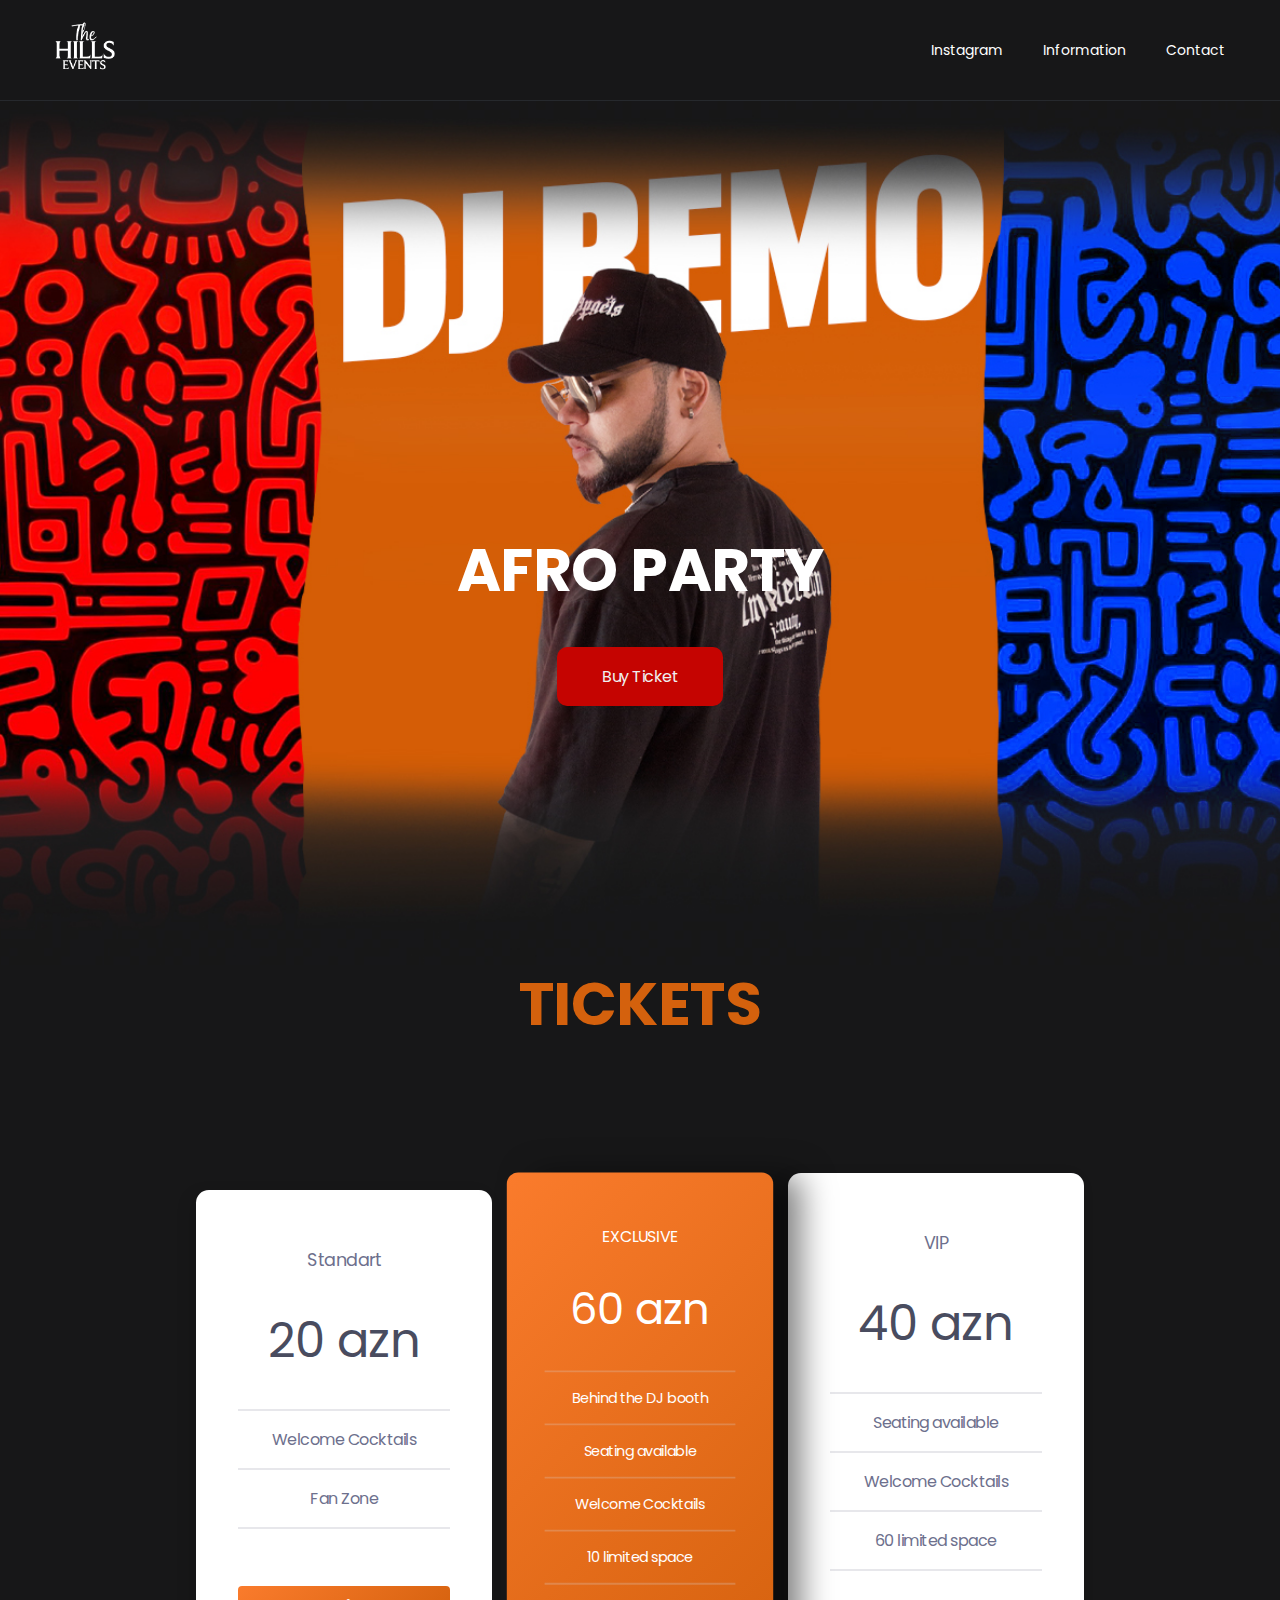
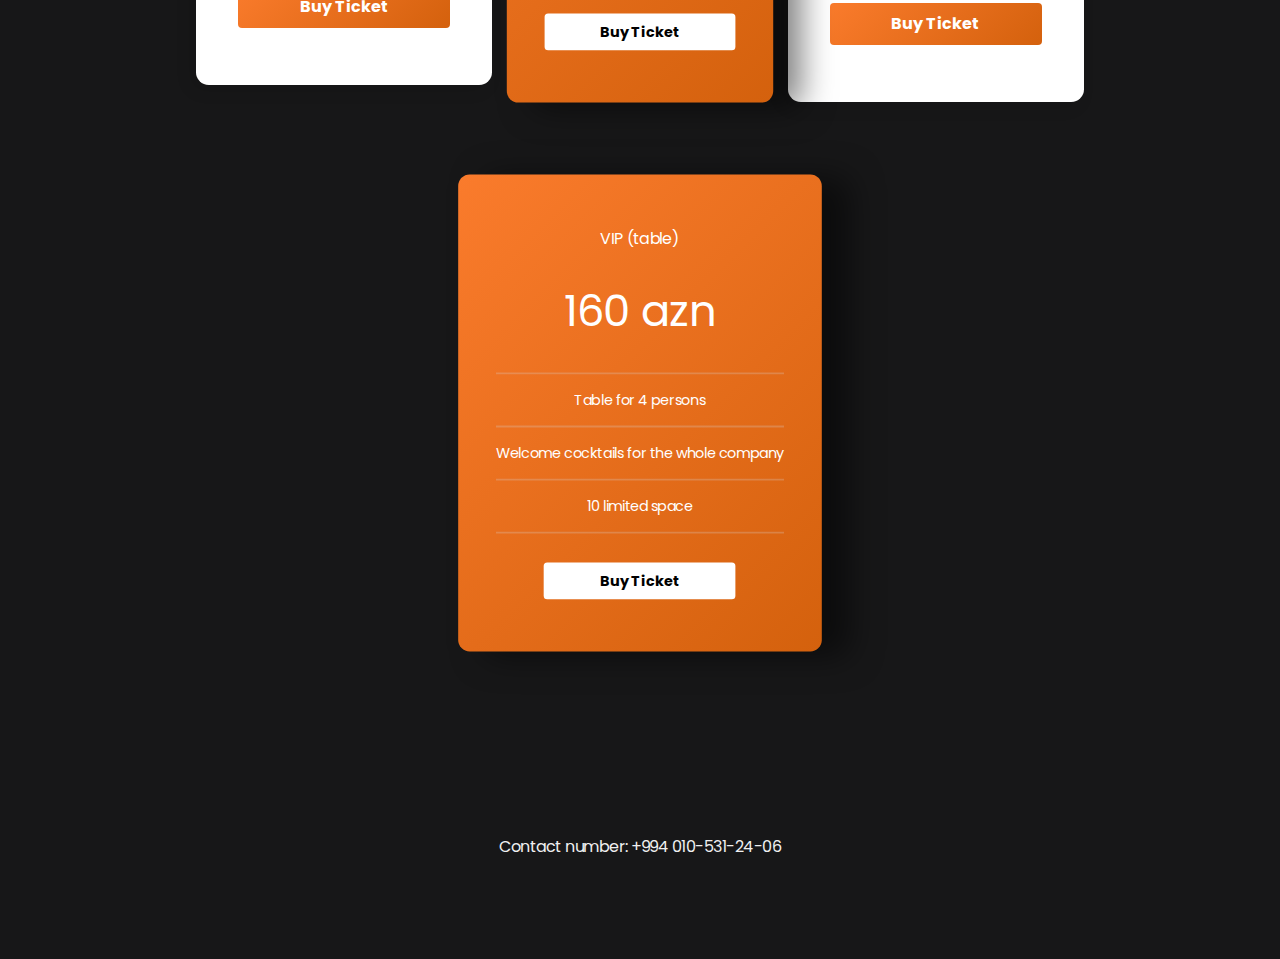
==== commit 06f30921: "Update index.html" ====
--- a/index.html
+++ b/index.html
@@ -89,7 +89,16 @@
         <li><a href="https://t.me/The_HillsEvents_bot" target="_blank" class="btn__shadow"><button class="btnbuy">Buy Ticket</button></a></li>
       </ul>
     </div>
-   
+   <div class="card active">
+      <ul class="ul">
+        <li class="pack">VIP (table)</li>
+        <li id="professional" class="price bottom-bar">160 azn</li>
+        <li class="bottom-bar">Table for 4 persons</li>
+        <li class="bottom-bar">Welcome cocktails for the whole company</li>
+        <li class="bottom-bar">10 limited space </li>
+        <li><a href="https://t.me/TheHillsEvents_bot" target="_blank" class="btn__active"><button class="btnbuy active-btn">Buy Ticket</button></a></li>
+      </ul>
+  </div>
     
   </div>
   
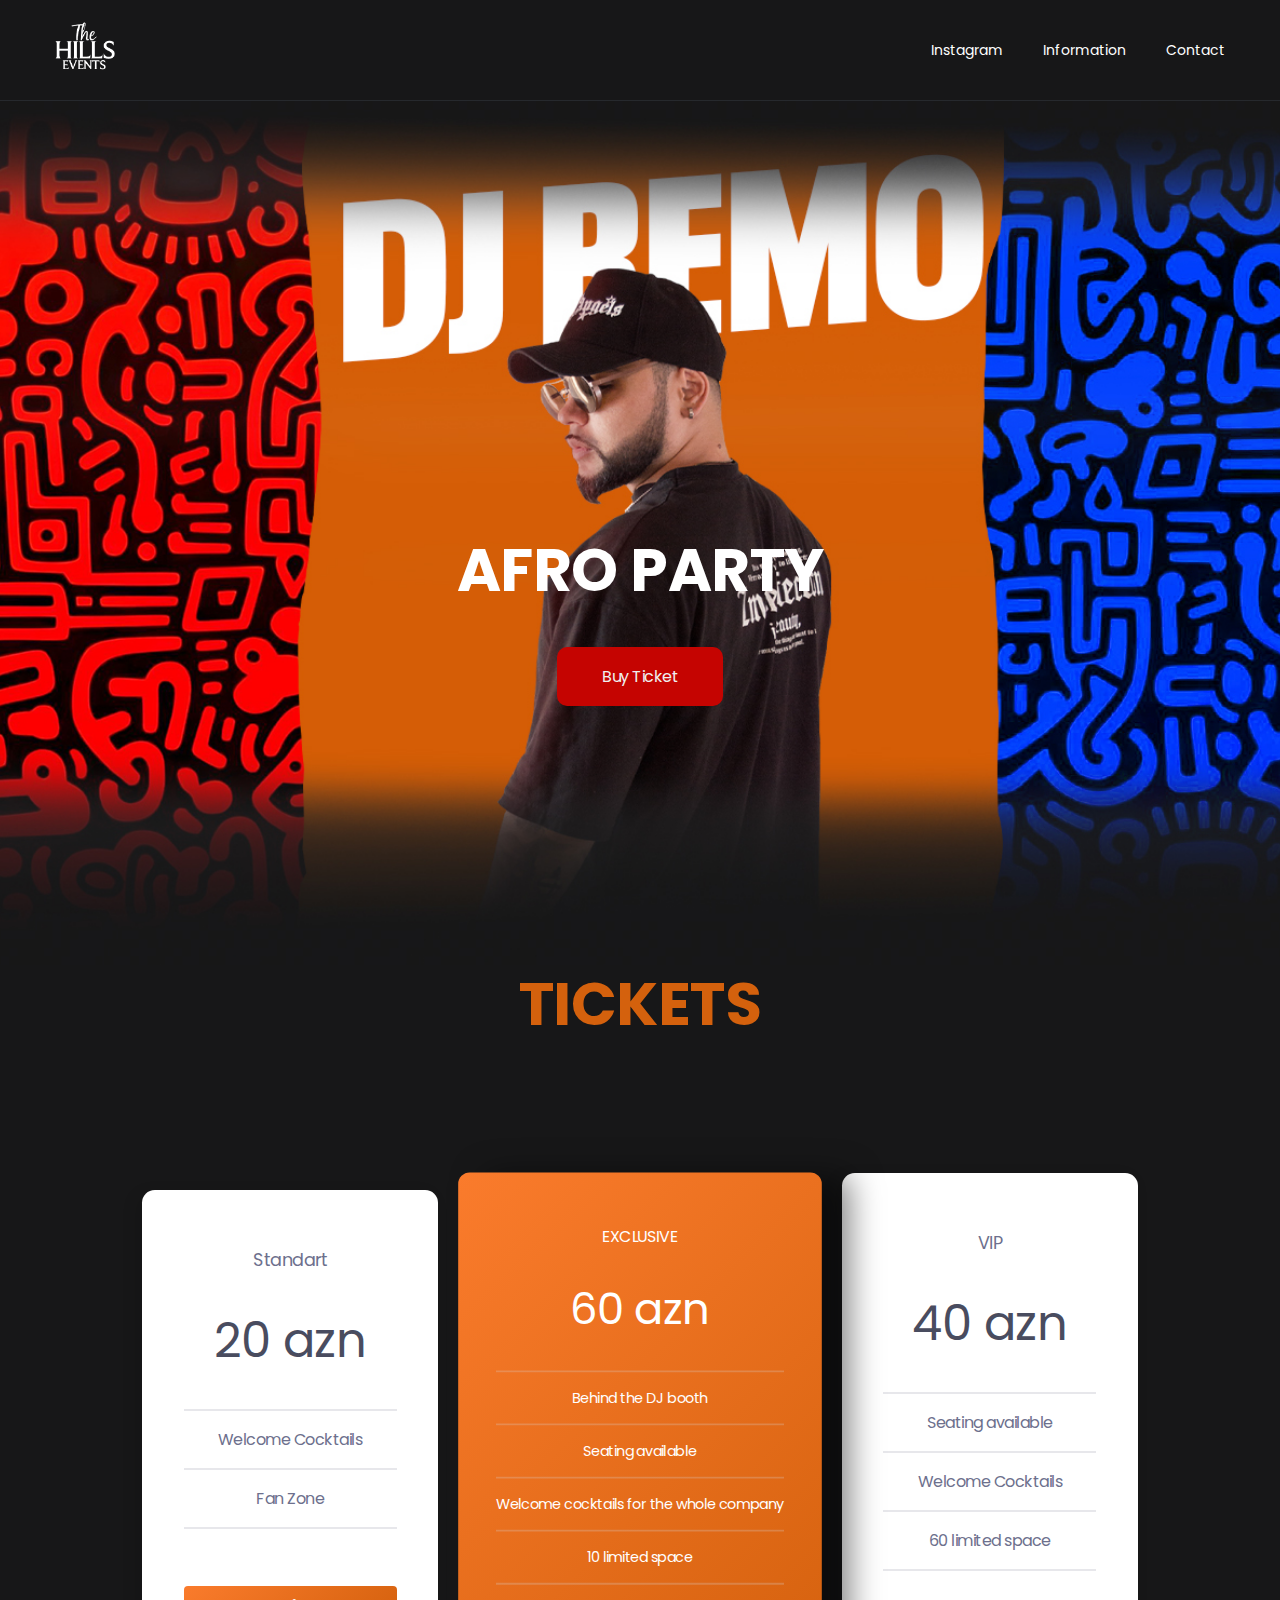
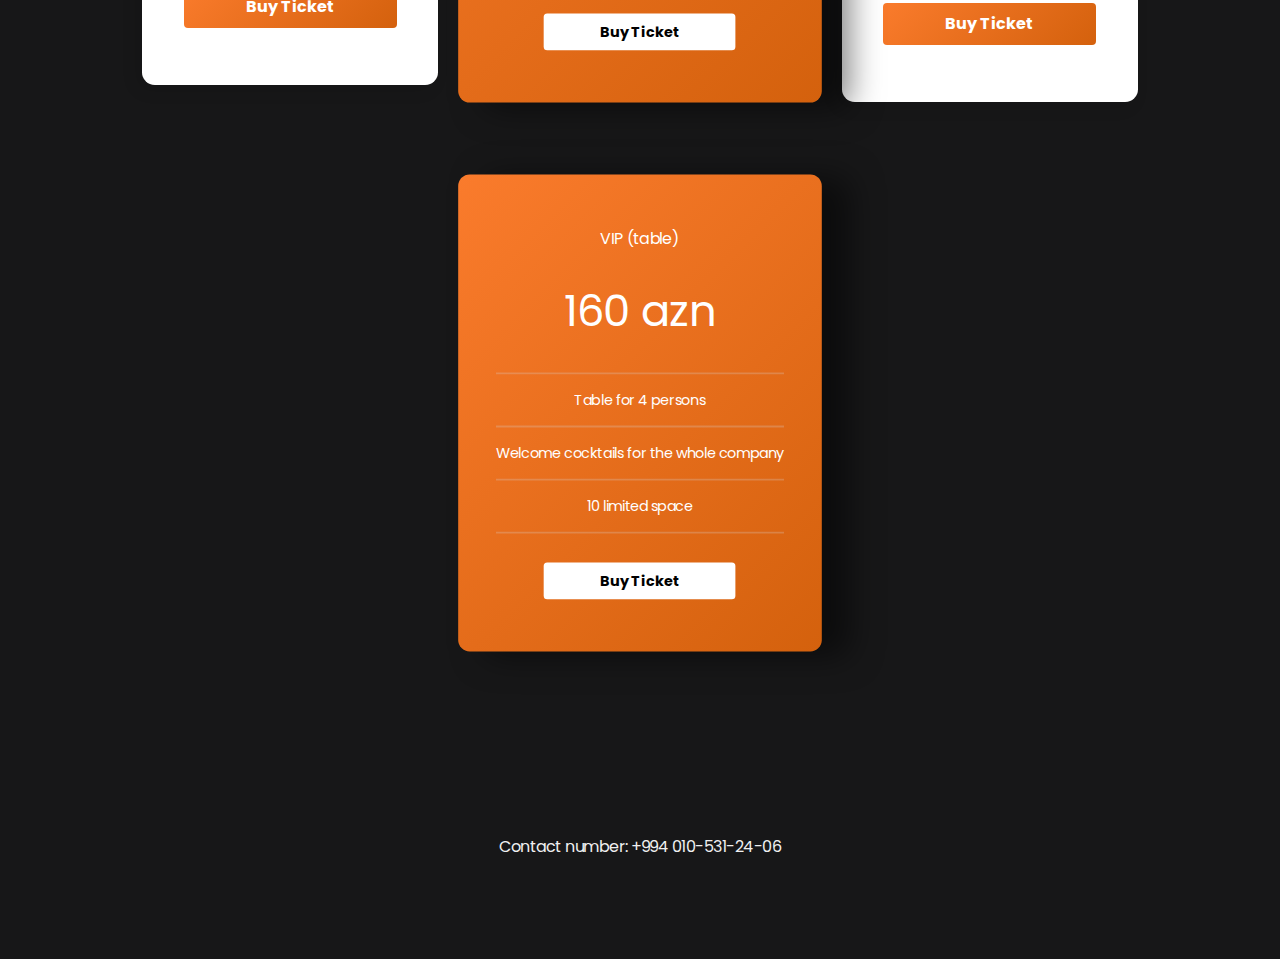
==== commit b4470b6a: "Update index.html" ====
--- a/index.html
+++ b/index.html
@@ -73,7 +73,7 @@
         <li id="professional" class="price bottom-bar">60 azn</li>
         <li class="bottom-bar">Behind the DJ booth</li>
         <li class="bottom-bar">Seating available</li>
-        <li class="bottom-bar">Welcome Cocktails</li>
+        <li class="bottom-bar">Welcome cocktails for the whole company</li>
         <li class="bottom-bar">10 limited space </li>
         <li><a href="https://t.me/The_HillsEvents_bot" target="_blank" class="btn__active"><button class="btnbuy active-btn">Buy Ticket</button></a></li>
       </ul>
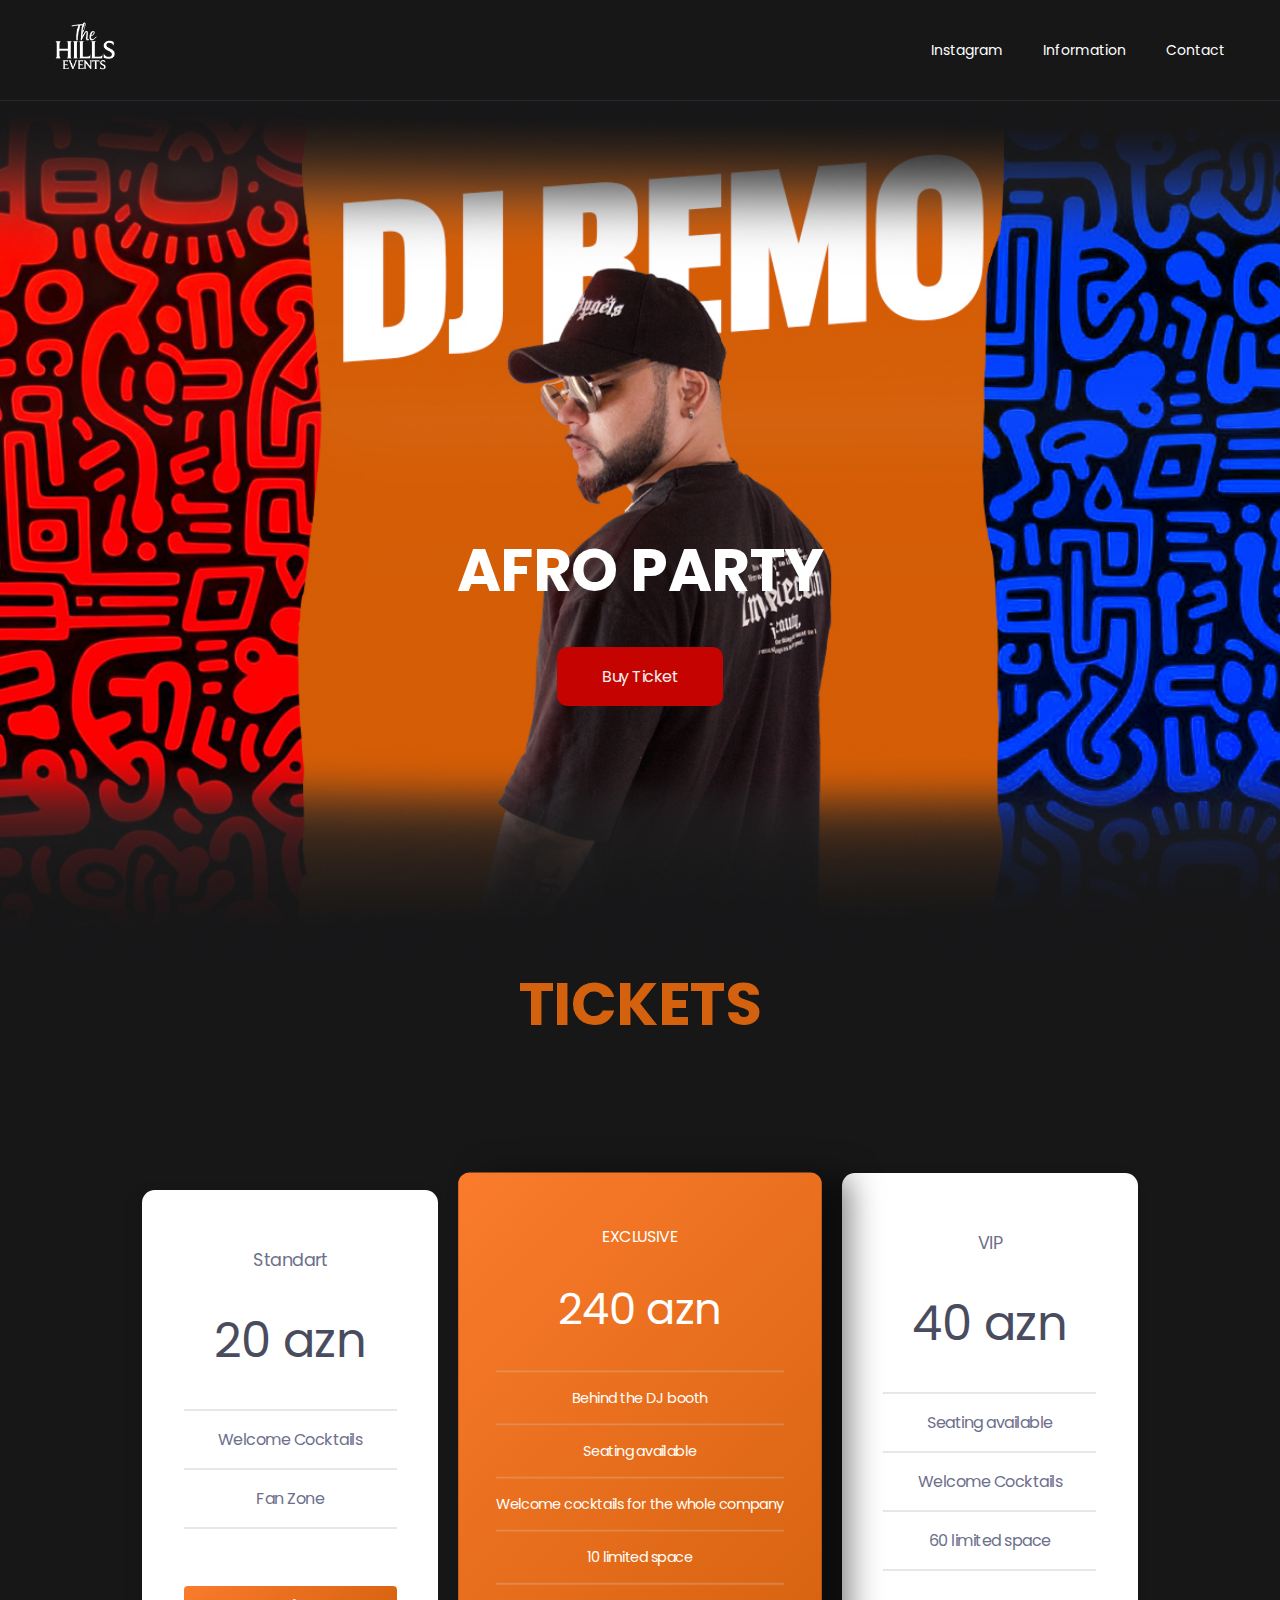
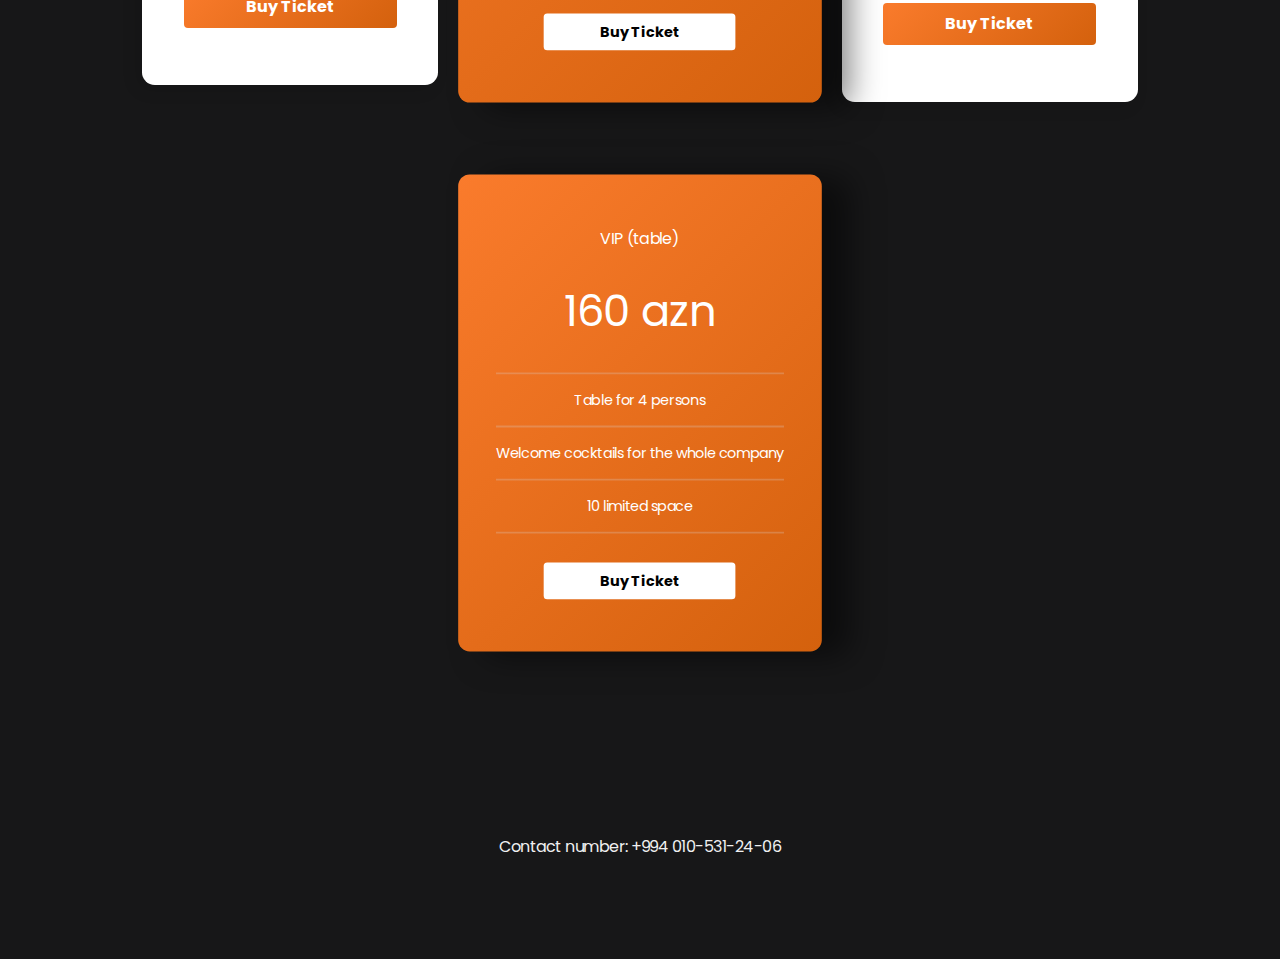
==== commit 613e308d: "Update index.html" ====
--- a/index.html
+++ b/index.html
@@ -70,7 +70,7 @@
     <div class="card active">
       <ul class="ul">
         <li class="pack">EXCLUSIVE</li>
-        <li id="professional" class="price bottom-bar">60 azn</li>
+        <li id="professional" class="price bottom-bar">240 azn</li>
         <li class="bottom-bar">Behind the DJ booth</li>
         <li class="bottom-bar">Seating available</li>
         <li class="bottom-bar">Welcome cocktails for the whole company</li>
